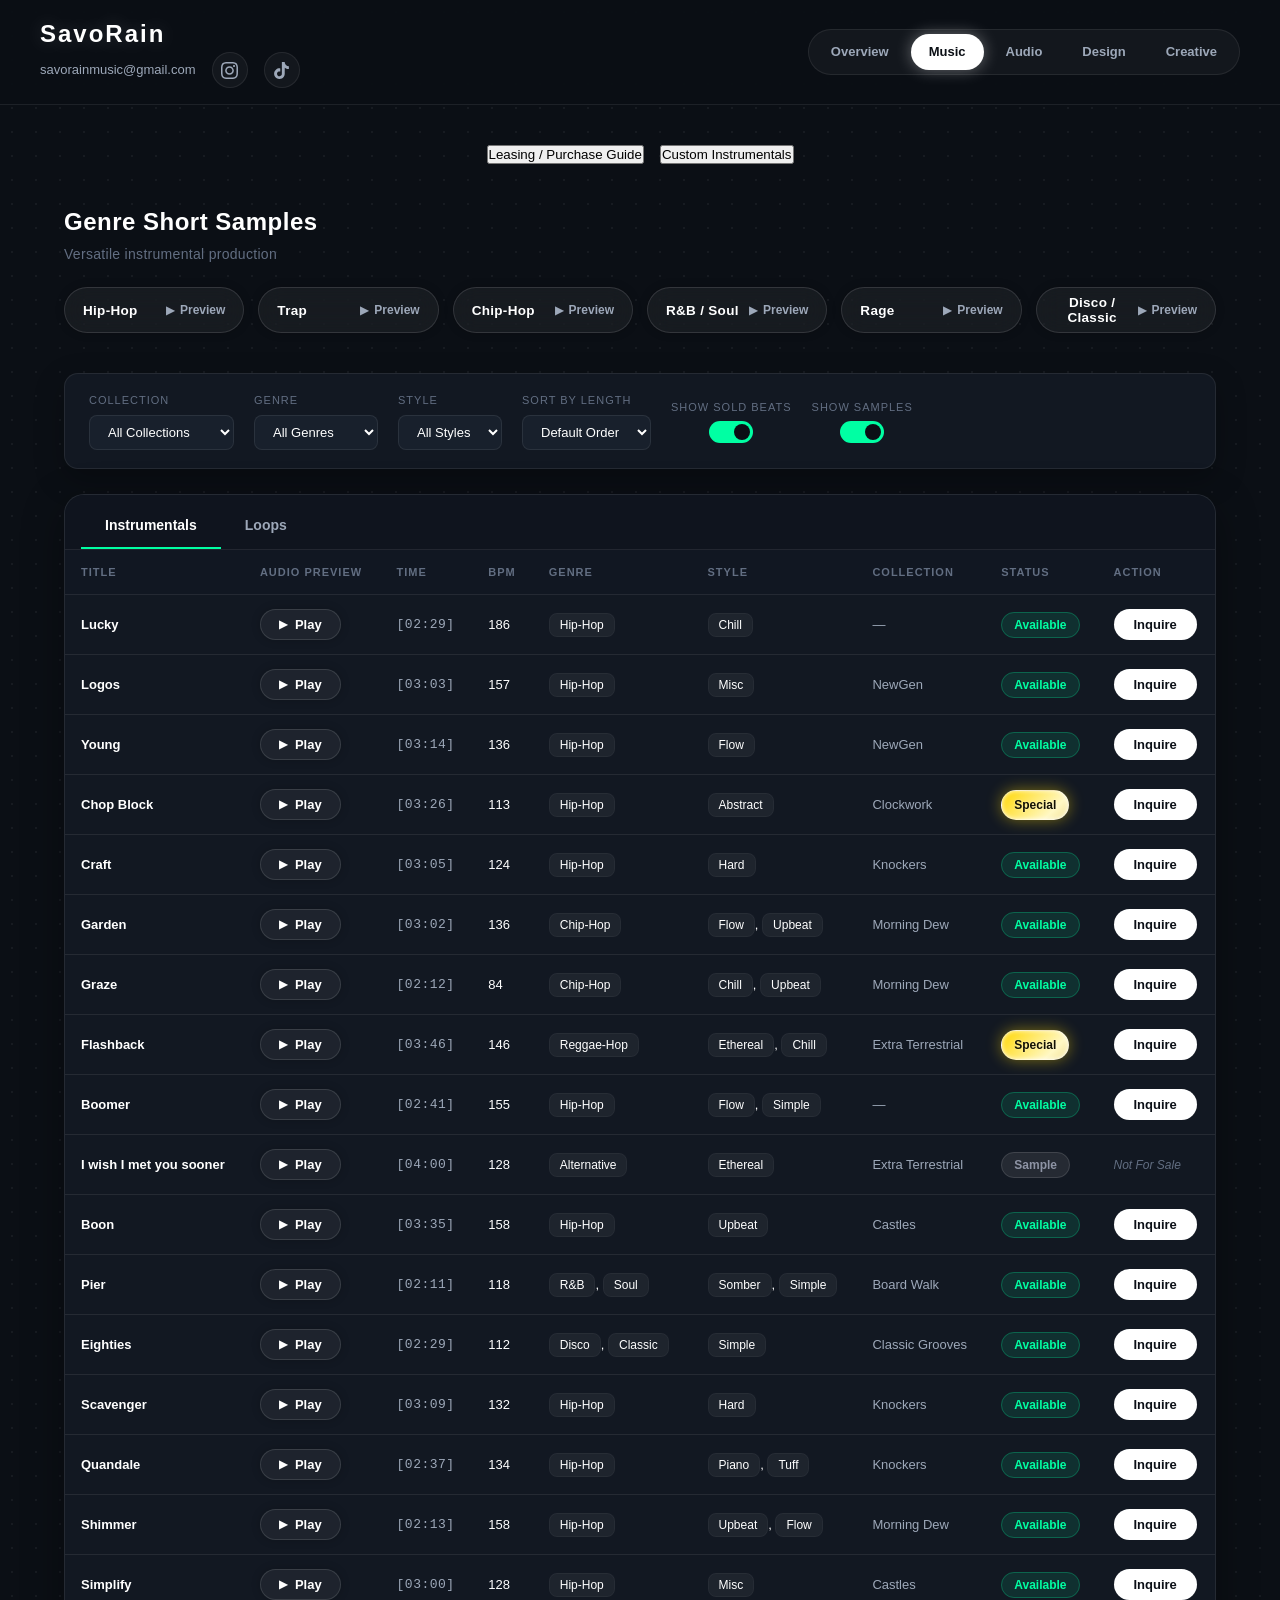
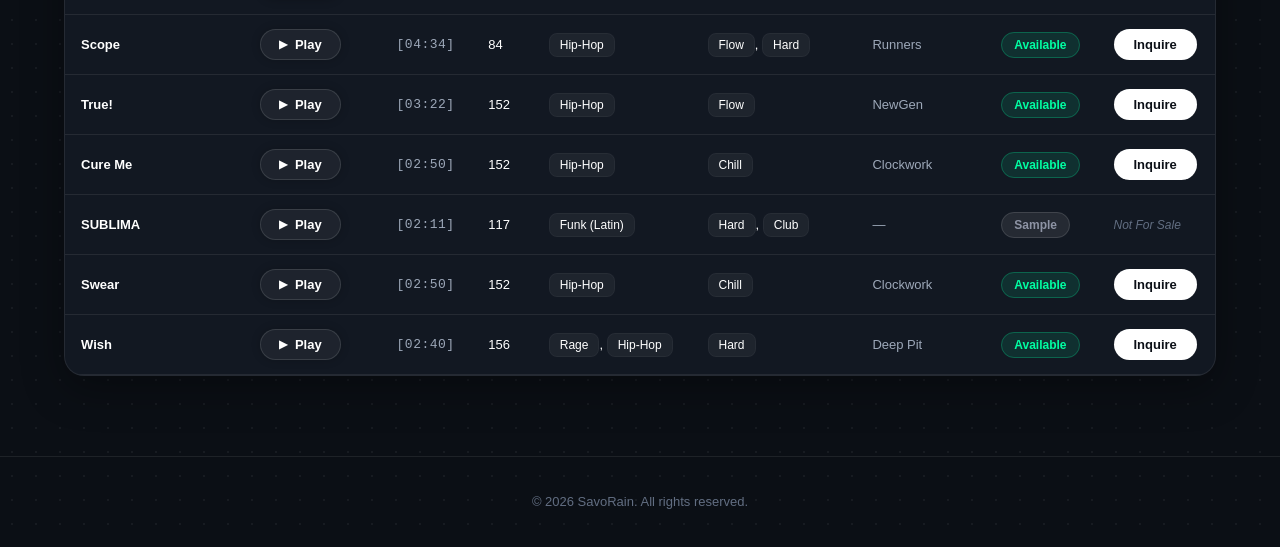
==== music.html @ 61218fee "Create music.html" ====
<!DOCTYPE html>
<html lang="en">
<head>
    <meta charset="UTF-8">
    <meta name="viewport" content="width=device-width, initial-scale=1.0, viewport-fit=cover">
    <title>SavoRain | Music Vault & Beat Catalog</title>
    <link rel="stylesheet" href="style.css">
</head>
<body oncontextmenu="return false;">

    <!-- TOP UNIVERSAL NAVIGATION -->
    <header class="header">
        <div class="header-top">
            <a href="index.html" class="logo">SavoRain</a>
            <div class="header-right">
                <a href="mailto:savorainmusic@gmail.com" class="nav-contact">savorainmusic@gmail.com</a>
                
                <!-- Instagram Link -->
                <a href="https://instagram.com/savorainmusic" target="_blank" rel="noopener noreferrer" class="social-link" title="Instagram">
                    <svg width="17" height="17" viewBox="0 0 24 24" fill="currentColor">
                        <path d="M12 2.163c3.204 0 3.584.012 4.85.07 3.252.148 4.771 1.691 4.919 4.919.058 1.265.069 1.645.069 4.849 0 3.205-.012 3.584-.069 4.849-.149 3.225-1.664 4.771-4.919 4.919-1.266.058-1.644.07-4.85.07-3.204 0-3.584-.012-4.849-.07-3.26-.149-4.771-1.699-4.919-4.92-.058-1.265-.07-1.644-.07-4.849 0-3.204.013-3.583.07-4.849.149-3.227 1.664-4.771 4.919-4.919 1.266-.057 1.645-.069 4.849-.069zm0-2.163c-3.259 0-3.667.014-4.947.072-4.358.2-6.78 2.618-6.98 6.98-.059 1.281-.073 1.689-.073 4.948 0 3.259.014 3.668.072 4.948.2 4.358 2.618 6.78 6.98 6.98 1.281.058 1.689.072 4.948.072 3.259 0 3.668-.014 4.948-.072 4.354-.2 6.782-2.618 6.979-6.98.059-1.28.073-1.689.073-4.948 0-3.259-.014-3.667-.072-4.947-.196-4.354-2.617-6.78-6.979-6.98-1.281-.059-1.69-.073-4.949-.073zm0 5.838c-3.403 0-6.162 2.759-6.162 6.162s2.759 6.163 6.162 6.163 6.162-2.759 6.162-6.163c0-3.403-2.759-6.162-6.162-6.162zm0 10.162c-2.209 0-4-1.79-4-4 0-2.209 1.791-4 4-4s4 1.791 4 4c0 2.21-1.791 4-4 4zm6.406-11.845c-.796 0-1.441.645-1.441 1.44s.645 1.44 1.441 1.44c.795 0 1.439-.645 1.439-1.44s-.644-1.44-1.439-1.44z"/>
                    </svg>
                </a>

                <!-- TikTok Link -->
                <a href="https://tiktok.com/@savorainmusic" target="_blank" rel="noopener noreferrer" class="social-link" title="TikTok">
                    <svg width="17" height="17" viewBox="0 0 24 24" fill="currentColor">
                        <path d="M12.525.02c1.31-.02 2.61-.01 3.91-.02.08 1.53.63 3.09 1.75 4.17 1.12 1.11 2.7 1.62 4.24 1.79v4.03c-1.44-.05-2.89-.35-4.2-.97-.57-.26-1.1-.59-1.62-.93-.01 2.92.01 5.84-.02 8.75-.08 1.4-.54 2.79-1.35 3.94-1.31 1.92-3.58 3.17-5.91 3.21-1.43.08-2.86-.31-4.08-1.03-2.02-1.19-3.44-3.37-3.65-5.71-.02-.5-.03-1-.01-1.49.18-1.9 1.12-3.72 2.58-4.96 1.66-1.44 3.98-2.13 6.15-1.72.02 1.48-.04 2.96-.04 4.44-.99-.32-2.15-.23-3.02.37-.63.41-1.11 1.04-1.36 1.75-.21.51-.24 1.07-.14 1.61.24 1.64 1.82 3.02 3.5 2.87 1.12-.01 2.19-.66 2.77-1.61.19-.33.4-.67.41-1.06.1-1.79.06-3.57.07-5.36.01-4.03-.01-8.05.02-12.07z"/>
                    </svg>
                </a>
            </div>
        </div>

        <!-- Universal Navigation Bar -->
        <nav class="nav-center">
            <a href="index.html" class="nav-item">Overview</a>
            <a href="music.html" class="nav-item active">Music</a>
            <a href="audio.html" class="nav-item">Audio</a>
            <a href="design.html" class="nav-item">Design</a>
            <a href="creative.html" class="nav-item">Creative</a>
        </nav>
    </header>

    <main class="main-wrapper">
        
        <!-- HERO / ACTION BUTTONS -->
        <section class="hero-section">
            <button id="openGuideBtn" class="glow-button">Leasing / Purchase Guide</button>
            <button id="openCustomBtn" class="glow-button">Custom Instrumentals</button>
        </section>

        <!-- GENRE SHORT SAMPLES SECTION -->
        <section class="genre-samples-section">
            <div class="section-header">
                <h2 class="section-heading">Genre Short Samples</h2>
                <p class="section-subheading">Versatile instrumental production</p>
            </div>

            <!-- 6 Interactive Capsule Audio Triggers -->
            <div class="genre-capsules-grid">
                <!-- Capsule 1: Hip-Hop -->
                <button class="genre-capsule stream-btn" data-audio-src="https://www.dropbox.com/scl/fi/YOUR_LINK_HERE/hiphop-sample.wav?raw=1" onclick="toggleStream(this)">
                    <span class="capsule-genre">Hip-Hop</span>
                    <span class="capsule-trigger">
                        <span class="icon">▶</span> <span class="label">Preview</span>
                    </span>
                </button>

                <!-- Capsule 2: Trap -->
                <button class="genre-capsule stream-btn" data-audio-src="https://www.dropbox.com/scl/fi/YOUR_LINK_HERE/trap-sample.wav?raw=1" onclick="toggleStream(this)">
                    <span class="capsule-genre">Trap</span>
                    <span class="capsule-trigger">
                        <span class="icon">▶</span> <span class="label">Preview</span>
                    </span>
                </button>

                <!-- Capsule 3: Chip-Hop -->
                <button class="genre-capsule stream-btn" data-audio-src="https://www.dropbox.com/scl/fi/YOUR_LINK_HERE/chiphop-sample.wav?raw=1" onclick="toggleStream(this)">
                    <span class="capsule-genre">Chip-Hop</span>
                    <span class="capsule-trigger">
                        <span class="icon">▶</span> <span class="label">Preview</span>
                    </span>
                </button>

                <!-- Capsule 4: R&B / Soul -->
                <button class="genre-capsule stream-btn" data-audio-src="https://www.dropbox.com/scl/fi/YOUR_LINK_HERE/rnb-sample.wav?raw=1" onclick="toggleStream(this)">
                    <span class="capsule-genre">R&B / Soul</span>
                    <span class="capsule-trigger">
                        <span class="icon">▶</span> <span class="label">Preview</span>
                    </span>
                </button>

                <!-- Capsule 5: Rage -->
                <button class="genre-capsule stream-btn" data-audio-src="https://www.dropbox.com/scl/fi/YOUR_LINK_HERE/rage-sample.wav?raw=1" onclick="toggleStream(this)">
                    <span class="capsule-genre">Rage</span>
                    <span class="capsule-trigger">
                        <span class="icon">▶</span> <span class="label">Preview</span>
                    </span>
                </button>

                <!-- Capsule 6: Disco / Classic -->
                <button class="genre-capsule stream-btn" data-audio-src="https://www.dropbox.com/scl/fi/YOUR_LINK_HERE/disco-sample.wav?raw=1" onclick="toggleStream(this)">
                    <span class="capsule-genre">Disco / Classic</span>
                    <span class="capsule-trigger">
                        <span class="icon">▶</span> <span class="label">Preview</span>
                    </span>
                </button>
            </div>
        </section>

        <!-- CONTROLS: DYNAMIC FILTER BAR -->
        <section class="filter-controls-container" id="filterContainer">
            <div class="filters-card">
                
                <!-- Dynamic Collection Dropdown -->
                <div class="filter-group" id="collectionFilterGroup">
                    <label>Collection</label>
                    <select id="collectionFilter" onchange="applyFilters()">
                        <option value="all">All Collections</option>
                    </select>
                </div>

                <!-- Dynamic Genre Dropdown -->
                <div class="filter-group" id="genreFilterGroup">
                    <label>Genre</label>
                    <select id="genreFilter" onchange="applyFilters()">
                        <option value="all">All Genres</option>
                    </select>
                </div>

                <!-- Dynamic Style Dropdown -->
                <div class="filter-group" id="styleFilterGroup">
                    <label>Style</label>
                    <select id="styleFilter" onchange="applyFilters()">
                        <option value="all">All Styles</option>
                    </select>
                </div>

                <!-- Sort Control -->
                <div class="filter-group">
                    <label>Sort By Length</label>
                    <select id="lengthSort" onchange="applyFilters()">
                        <option value="default">Default Order</option>
                        <option value="shortest">Shortest First</option>
                        <option value="longest">Longest First</option>
                    </select>
                </div>

                <!-- Toggle Sold Beats -->
                <div class="filter-group toggle-group">
                    <label>Show Sold Beats</label>
                    <label class="switch">
                        <input type="checkbox" id="soldToggle" checked onchange="applyFilters()">
                        <span class="slider"></span>
                    </label>
                </div>

                <!-- Toggle Sample Beats -->
                <div class="filter-group toggle-group">
                    <label>Show Samples</label>
                    <label class="switch">
                        <input type="checkbox" id="sampleToggle" checked onchange="applyFilters()">
                        <span class="slider"></span>
                    </label>
                </div>

            </div>
        </section>

        <!-- TAB NAVIGATION -->
        <section class="catalog-section">
            <div class="tabs-nav">
                <button class="tab-button active" onclick="switchTab('instrumentals', this)">Instrumentals</button>
                <button class="tab-button" onclick="switchTab('loops', this)">Loops</button>
            </div>

            <!-- TAB CONTAINER: INSTRUMENTALS -->
            <div id="tab-instrumentals" class="tab-content active">
                <div class="table-responsive">
                    <table class="catalog-table" id="instrumentalsTable">
                        <thead>
                            <tr>
                                <th>Title</th>
                                <th>Audio Preview</th>
                                <th>Time</th>
                                <th>BPM</th>
                                <th>Genre</th>
                                <th>Style</th>
                                <th>Collection</th>
                                <th>Status</th>
                                <th>Action</th>
                            </tr>
                        </thead>
                        <tbody id="instrumentalsBody">
                            
                            <tr data-title="Lucky" 
                                data-audio="https://www.dropbox.com/scl/fi/eav63390loqo9enyeuj1r/Lucky.wav?rlkey=hifkgz8ngyy41f5bo6beff8b4&st=a484vijh&raw=1" 
                                data-seconds="149" 
                                data-bpm="186" 
                                data-genre="Hip-Hop" 
                                data-style="Chill" 
                                data-collection="null" 
                                data-status="available"></tr>

                            <tr data-title="Logos" 
                                data-audio="https://www.dropbox.com/scl/fi/fyou6zg394t4320ybkr6v/Logos.wav?rlkey=fl9237bhv1c7f55jfmnbjtrjz&st=dsu1pbbx&raw=1" 
                                data-seconds="183" 
                                data-bpm="157" 
                                data-genre="Hip-Hop" 
                                data-style="Misc" 
                                data-collection="NewGen" 
                                data-status="available"></tr>
                            
                            <tr data-title="Young" 
                                data-audio="https://www.dropbox.com/scl/fi/5r494pwn6581gurpuijet/Young.wav?rlkey=kk7yvhejywt6cofz5n5ts8uv1&st=elzus6cp&raw=1" 
                                data-seconds="194" 
                                data-bpm="136" 
                                data-genre="Hip-Hop" 
                                data-style="Flow" 
                                data-collection="NewGen" 
                                data-status="available"></tr>

                            <tr data-title="Chop Block" 
                                data-audio="https://www.dropbox.com/scl/fi/i3i7h18wtwbbi3lnwkvui/Chop.wav?rlkey=wrl5auhi2ywglt1uviasu9377&st=h13muol9&raw=1" 
                                data-seconds="206" 
                                data-bpm="113" 
                                data-genre="Hip-Hop" 
                                data-style="Abstract" 
                                data-collection="Clockwork" 
                                data-status="special"></tr>
                            
                            <tr data-title="Craft" 
                                data-audio="https://www.dropbox.com/scl/fi/sl4ocmsfrvbd9qyo3kb2c/Craft.wav?rlkey=rae4jiqpnab1t415jk9u82syu&st=4j9zt8i7&raw=1" 
                                data-seconds="185" 
                                data-bpm="124" 
                                data-genre="Hip-Hop" 
                                data-style="Hard" 
                                data-collection="Knockers" 
                                data-status="available"></tr>
                            
                            <tr data-title="Garden" 
                                data-audio="https://www.dropbox.com/scl/fi/to20z8o0nlcrr1q21e2gw/Garden.wav?rlkey=e1ryyvy7bmbi0hhqmgo4k7uvy&st=k0rsyxe9&raw=1" 
                                data-seconds="182" 
                                data-bpm="136" 
                                data-genre="Chip-Hop" 
                                data-style="Flow, Upbeat" 
                                data-collection="Morning Dew" 
                                data-status="available"></tr>
                            
                            <tr data-title="Graze" 
                                data-audio="https://www.dropbox.com/scl/fi/32qr735imhxiby11f3y1e/Graze.wav?rlkey=h2oa8zxuuu48p8ag6vohc1tcl&st=2sv5gwqs&raw=1" 
                                data-seconds="132" 
                                data-bpm="84" 
                                data-genre="Chip-Hop" 
                                data-style="Chill, Upbeat" 
                                data-collection="Morning Dew" 
                                data-status="available"></tr>

                            <tr data-title="Flashback" 
                                data-audio="https://www.dropbox.com/scl/fi/83djixw4oqr5lgki2dwvl/Flashback.wav?rlkey=bw5pqkxywww2ewva6xox8jjxo&st=uy121kan&raw=1" 
                                data-seconds="226" 
                                data-bpm="146" 
                                data-genre="Reggae-Hop" 
                                data-style="Ethereal, Chill" 
                                data-collection="Extra Terrestrial" 
                                data-status="special"></tr>
                            
                            <tr data-title="Boomer" 
                                data-audio="https://www.dropbox.com/scl/fi/53o3hz5ibwf6zav437zxu/Boomer.wav?rlkey=0v9ls8wvo4ywsnsm8i0l55bdd&st=zafcbcvt&raw=1" 
                                data-seconds="161" 
                                data-bpm="155" 
                                data-genre="Hip-Hop" 
                                data-style="Flow, Simple" 
                                data-collection="null" 
                                data-status="available"></tr>

                            <tr data-title="I wish I met you sooner" 
                                data-audio="https://www.dropbox.com/scl/fi/bykx8n4ps2fj1t8z3olik/I-wish-I-met-you-sooner.wav?rlkey=5vey6vjmz1d7rf8tnavz73r4x&st=s783hd37&raw=1" 
                                data-seconds="240" 
                                data-bpm="128" 
                                data-genre="Alternative" 
                                data-style="Ethereal" 
                                data-collection="Extra Terrestrial" 
                                data-status="sample"></tr>
                            
                            <tr data-title="Boon" 
                                data-audio="https://www.dropbox.com/scl/fi/b5e0vs9zpcycchqb4egbn/Boon.wav?rlkey=zv4o8sgfb3qfo5ryrbw4xjjld&st=042xx9oe&raw=1" 
                                data-seconds="215" 
                                data-bpm="158" 
                                data-genre="Hip-Hop" 
                                data-style="Upbeat" 
                                data-collection="Castles" 
                                data-status="available"></tr>
                            
                            <tr data-title="Pier" 
                                data-audio="https://www.dropbox.com/scl/fi/1lmp48u8l4yssdzkze2pd/Pier.wav?rlkey=3e6sf6oo2h0qj4v8lokx7ao3q&st=8c25n2v5&raw=1" 
                                data-seconds="131" 
                                data-bpm="118" 
                                data-genre="R&B, Soul" 
                                data-style="Somber, Simple" 
                                data-collection="Board Walk" 
                                data-status="available"></tr>
                            
                            <tr data-title="Eighties" 
                                data-audio="https://www.dropbox.com/scl/fi/oxuiu9w6gkjgqtrq2kc20/80s.wav?rlkey=m8vhypwj8aaewk8k9v6ffua8s&st=tn853x6f&raw=1" 
                                data-seconds="149" 
                                data-bpm="112" 
                                data-genre="Disco, Classic" 
                                data-style="Simple" 
                                data-collection="Classic Grooves" 
                                data-status="available"></tr>
                            
                            <tr data-title="Scavenger" 
                                data-audio="https://www.dropbox.com/scl/fi/kfgkfck8esv52tr1brmrz/Scavenger.wav?rlkey=ocj5mzqkl829cg4hw4xrpjk0t&st=khhgrk31&raw=1" 
                                data-seconds="189" 
                                data-bpm="132" 
                                data-genre="Hip-Hop" 
                                data-style="Hard" 
                                data-collection="Knockers" 
                                data-status="available"></tr>

                            <tr data-title="Quandale" 
                                data-audio="https://www.dropbox.com/scl/fi/2y8dhg0ex9lk0xq6owgkp/Quandale.wav?rlkey=4j14ejpc197i5ugx0mefd5bc9&st=s5ld3iw6&raw=1" 
                                data-seconds="157" 
                                data-bpm="134" 
                                data-genre="Hip-Hop" 
                                data-style="Piano, Tuff" 
                                data-collection="Knockers" 
                                data-status="available"></tr>
                            
                            <tr data-title="Shimmer" 
                                data-audio="https://www.dropbox.com/scl/fi/6n8gz8toju5ftfeonotnf/Shimmer.wav?rlkey=ipi3oc1p5dk4c34aj3xk5z02d&st=10h9qpjz&raw=1" 
                                data-seconds="133" 
                                data-bpm="158" 
                                data-genre="Hip-Hop" 
                                data-style="Upbeat, Flow" 
                                data-collection="Morning Dew" 
                                data-status="available"></tr>
                            
                            <tr data-title="Simplify" 
                                data-audio="https://www.dropbox.com/scl/fi/yck5dqxvhyv8uhmi7ze1u/Simplify.wav?rlkey=cesjad2qlhvr4s66sn2zdl6js&st=1fdipzq0&raw=1" 
                                data-seconds="180" 
                                data-bpm="128" 
                                data-genre="Hip-Hop" 
                                data-style="Misc" 
                                data-collection="Castles" 
                                data-status="available"></tr>

                            <tr data-title="Scope" 
                                data-audio="https://www.dropbox.com/scl/fi/axsqinuzdj1ps3v0ec9co/Scope.wav?rlkey=2khnb20fo0pxh4mh3iao8sa2x&st=1pv6rfef&raw=1" 
                                data-seconds="274" 
                                data-bpm="84" 
                                data-genre="Hip-Hop" 
                                data-style="Flow, Hard" 
                                data-collection="Runners" 
                                data-status="available"></tr>

                            <tr data-title="True!" 
                                data-audio="https://www.dropbox.com/scl/fi/r5qhn3ojbkz1hk5uyhxhm/True.wav?rlkey=fjqaiuak8z2woqeupwup3pall&st=bvr0wgzt&raw=1" 
                                data-seconds="202" 
                                data-bpm="152" 
                                data-genre="Hip-Hop" 
                                data-style="Flow" 
                                data-collection="NewGen" 
                                data-status="available"></tr>

                            <tr data-title="Cure Me" 
                                data-audio="https://www.dropbox.com/scl/fi/qymv4vt3lbv745a5ymgmz/Cure-Me.wav?rlkey=zbdnt0siaq3wkrd7nvmdkmcp6&st=o6g63387&raw=1" 
                                data-seconds="170" 
                                data-bpm="152" 
                                data-genre="Hip-Hop" 
                                data-style="Chill" 
                                data-collection="Clockwork" 
                                data-status="available"></tr>

                            <tr data-title="SUBLIMA" 
                                data-audio="https://www.dropbox.com/scl/fi/pg8nlfczcliiylnp1d51r/SUBLIMA.wav?rlkey=d70exg33wlmkomeiegma17c6d&st=iaqwm9mx&raw=1" 
                                data-seconds="131" 
                                data-bpm="117" 
                                data-genre="Funk (Latin)" 
                                data-style="Hard, Club" 
                                data-collection="null" 
                                data-status="sample"></tr>

                            <tr data-title="Swear" 
                                data-audio="https://www.dropbox.com/scl/fi/oc20l99cmrmkmvp4k8l91/Swear.wav?rlkey=xc783lg07z95fwamzhsrgas8p&st=0xtw66kq&raw=1" 
                                data-seconds="170" 
                                data-bpm="152" 
                                data-genre="Hip-Hop" 
                                data-style="Chill" 
                                data-collection="Clockwork" 
                                data-status="available"></tr>

                            <tr data-title="Wish" 
                                data-audio="https://www.dropbox.com/scl/fi/vnucdwn8gfcf9u4vht267/Wish.wav?rlkey=18f46c9ckwaymvj5q8lc2eo6b&st=qlzr1p9r&raw=1" 
                                data-seconds="160" 
                                data-bpm="156" 
                                data-genre="Rage, Hip-Hop" 
                                data-style="Hard" 
                                data-collection="Deep Pit" 
                                data-status="available"></tr>

                        </tbody>
                    </table>
                </div>
            </div>

            <!-- TAB CONTAINER: LOOPS -->
            <div id="tab-loops" class="tab-content">
                <div class="empty-state">
                    <p>Nothing here yet</p>
                </div>
            </div>

        </section>

    </main>

    <!-- FOOTER -->
    <footer class="footer">
        <p>&copy; 2026 SavoRain. All rights reserved.</p>
    </footer>

    <!-- MODAL: LEASING & PURCHASE GUIDE -->
    <div id="guideModal" class="modal-overlay">
        <div class="modal-card">
            <div class="modal-header">
                <div>
                    <h2>SavoRain Customer License Agreement</h2>
                    <p class="modal-subtitle">Instrumental Pricing Reference -</p>
                </div>
                <button class="modal-close-btn" onclick="closeGuideModal()">&times;</button>
            </div>
            
            <div class="table-responsive modal-table-wrap">
                <table class="reference-table">
                    <thead>
                        <tr>
                            <th>Tier</th>
                            <th>Price</th>
                            <th>Deliverables</th>
                            <th>Streams/Limits</th>
                        </tr>
                    </thead>
                    <tbody>
                        <tr>
                            <td><strong>Basic Lease</strong></td>
                            <td>$30–$100</td>
                            <td>High Quality Audio File (wav)</td>
                            <td>Up to 50,000 streams</td>
                        </tr>
                        <tr>
                            <td><strong>Advanced Lease</strong></td>
                            <td>$150–$250</td>
                            <td>High Quality Audio File (wav)</td>
                            <td>Up to 250,000 streams</td>
                        </tr>
                        <tr>
                            <td><strong>Trackout/Stems</strong></td>
                            <td>(Additional $50)</td>
                            <td>Stem Tracks</td>
                            <td>Up to 500,000 streams</td>
                        </tr>
                        <tr>
                            <td><strong>Exclusive Rights</strong></td>
                            <td>$300–$1,000+</td>
                            <td>All Files + Ownership</td>
                            <td>Full Master Ownership</td>
                        </tr>
                        <tr>
                            <td><strong>Special</strong></td>
                            <td>Negotiation</td>
                            <td>All Files + Ownership</td>
                            <td>Full Master Ownership</td>
                        </tr>
                    </tbody>
                </table>
            </div>
        </div>
    </div>

    <!-- MODAL: CUSTOM INSTRUMENTALS -->
    <div id="customModal" class="modal-overlay">
        <div class="modal-card">
            <div class="modal-header">
                <div>
                    <h2>Custom Instrumentals</h2>
                    <p class="modal-subtitle">Instrumental Pricing Reference -</p>
                </div>
                <button class="modal-close-btn" onclick="closeCustomModal()">&times;</button>
            </div>
            
            <div class="table-responsive modal-table-wrap">
                <table class="reference-table">
                    <thead>
                        <tr>
                            <th>Option</th>
                            <th>Pricing / Rate</th>
                            <th>Details & Deliverables</th>
                        </tr>
                    </thead>
                    <tbody>
                        <tr>
                            <td><strong>Hourly Pricing</strong></td>
                            <td>$40/hr</td>
                            <td>Live session (Pay based on exact minutes)</td>
                        </tr>
                        <tr>
                            <td><strong>Track Pricing</strong></td>
                            <td>$10/track</td>
                            <td>Free file delivery and full ownership</td>
                        </tr>
                        <tr>
                            <td><strong>Negotiation</strong></td>
                            <td>Custom Fee</td>
                            <td>Regular pricing with custom fee</td>
                        </tr>
                    </tbody>
                </table>
            </div>
        </div>
    </div>

    <!-- MODAL: INQUIRY POPUP -->
    <div id="inquiryModal" class="modal-overlay">
        <div class="modal-card compact">
            <div class="modal-header">
                <h3 id="inquiryTrackTitle">Inquire About Instrumental</h3>
                <button class="modal-close-btn" onclick="closeInquiryModal()">&times;</button>
            </div>
            <div class="modal-body-content">
                <p>Please email <a href="mailto:savorainmusic@gmail.com" class="inquiry-link">savorainmusic@gmail.com</a> or direct message <a href="https://instagram.com/savorainmusic" target="_blank" class="inquiry-link">@savorainmusic</a> on Instagram or <a href="https://tiktok.com/@savorainmusic" target="_blank" class="inquiry-link">TikTok</a> to discuss leasing or purchase.</p>
            </div>
        </div>
    </div>

    <!-- SCRIPT CONTROLLERS -->
    <script>
        /* -------------------------------------------------------------
           1. HELPER: COMMA-SEPARATED LABELS GENERATOR
        ------------------------------------------------------------- */
        function formatBadgeLabels(rawString) {
            if (!rawString || rawString.trim() === '' || rawString === 'null') return '—';
            const items = rawString.split(',').map(item => item.trim()).filter(Boolean);
            if (items.length === 0) return '—';
            return items.map(val => `<span class="tag">${val}</span>`).join(', ');
        }

        /* -------------------------------------------------------------
           2. AUTO-POPULATE ROWS & DYNAMIC DROPDOWNS
        ------------------------------------------------------------- */
        function populateCatalogRows() {
            const rows = document.querySelectorAll('#instrumentalsBody tr');
            const genreSet = new Set();
            const styleSet = new Set();
            const collectionSet = new Set();

            rows.forEach(row => {
                const title = row.getAttribute('data-title') || 'Untitled';
                const audioSrc = row.getAttribute('data-audio') || '';
                const totalSeconds = parseInt(row.getAttribute('data-seconds') || '0', 10);
                const bpm = row.getAttribute('data-bpm') || '—';
                const genreRaw = row.getAttribute('data-genre') || '';
                const styleRaw = row.getAttribute('data-style') || '';
                const collection = row.getAttribute('data-collection');
                const status = (row.getAttribute('data-status') || 'available').toLowerCase();

                if (genreRaw) {
                    genreRaw.split(',').map(g => g.trim()).filter(Boolean).forEach(g => genreSet.add(g));
                }

                if (styleRaw) {
                    styleRaw.split(',').map(s => s.trim()).filter(Boolean).forEach(s => styleSet.add(s));
                }

                if (collection && collection !== 'null' && collection.trim() !== '') {
                    collectionSet.add(collection.trim());
                }

                const minutes = Math.floor(totalSeconds / 60);
                const remainingSeconds = totalSeconds % 60;
                const formattedTime = `[${String(minutes).padStart(2, '0')}:${String(remainingSeconds).padStart(2, '0')}]`;

                const hasCollection = collection && collection !== 'null' && collection.trim() !== '';
                const collectionDisplay = hasCollection ? collection : '—';

                let statusBadge = '';
                let actionButton = '';

                if (status === 'available') {
                    statusBadge = '<span class="badge available">Available</span>';
                    actionButton = `<button class="action-btn inquire" onclick="openInquiryModal('${title.replace(/'/g, "\\'")}')">Inquire</button>`;
                } else if (status === 'special') {
                    statusBadge = '<span class="badge special">Special</span>';
                    actionButton = `<button class="action-btn inquire" onclick="openInquiryModal('${title.replace(/'/g, "\\'")}')">Inquire</button>`;
                } else if (status === 'sample') {
                    statusBadge = '<span class="badge sample">Sample</span>';
                    actionButton = '<span class="sold-text">Not For Sale</span>';
                } else if (status === 'exclusive-sold' || status === 'sold') {
                    statusBadge = '<span class="badge sold">Exclusive Sold</span>';
                    actionButton = '<button class="action-btn sold" disabled>Sold Out</button>';
                } else {
                    statusBadge = `<span class="badge available">${status}</span>`;
                    actionButton = `<button class="action-btn inquire" onclick="openInquiryModal('${title.replace(/'/g, "\\'")}')">Inquire</button>`;
                }

                row.innerHTML = `
                    <td class="title-cell">${title}</td>
                    <td>
                        <button class="stream-btn" data-audio-src="${audioSrc}" onclick="toggleStream(this)">
                            <span class="icon">▶</span> <span class="label">Play</span>
                        </button>
                    </td>
                    <td class="time-cell">${formattedTime}</td>
                    <td>${bpm}</td>
                    <td>${formatBadgeLabels(genreRaw)}</td>
                    <td>${formatBadgeLabels(styleRaw)}</td>
                    <td class="collection-cell">${collectionDisplay}</td>
                    <td>${statusBadge}</td>
                    <td>${actionButton}</td>
                `;
            });

            // Populate Genre Dropdown
            const genreDropdown = document.getElementById('genreFilter');
            genreDropdown.innerHTML = '<option value="all">All Genres</option>';
            Array.from(genreSet).sort().forEach(g => {
                const opt = document.createElement('option');
                opt.value = g;
                opt.textContent = g;
                genreDropdown.appendChild(opt);
            });

            // Populate Style Dropdown
            const styleDropdown = document.getElementById('styleFilter');
            const styleGroup = document.getElementById('styleFilterGroup');
            styleDropdown.innerHTML = '<option value="all">All Styles</option>';
            if (styleSet.size === 0) {
                styleGroup.style.display = 'none';
            } else {
                styleGroup.style.display = 'flex';
                Array.from(styleSet).sort().forEach(s => {
                    const opt = document.createElement('option');
                    opt.value = s;
                    opt.textContent = s;
                    styleDropdown.appendChild(opt);
                });
            }

            // Populate Collection Dropdown
            const collectionDropdown = document.getElementById('collectionFilter');
            const collectionGroup = document.getElementById('collectionFilterGroup');
            collectionDropdown.innerHTML = '<option value="all">All Collections</option>';
            if (collectionSet.size === 0) {
                collectionGroup.style.display = 'none';
            } else {
                collectionGroup.style.display = 'flex';
                Array.from(collectionSet).sort().forEach(c => {
                    const opt = document.createElement('option');
                    opt.value = c;
                    opt.textContent = c;
                    collectionDropdown.appendChild(opt);
                });
            }
        }

        window.addEventListener('DOMContentLoaded', () => {
            populateCatalogRows();
            cacheOriginalRowOrder();
            // Start audio pipe warming on first user tap/click anywhere
            window.addEventListener('pointerdown', keepAudioHardwareAwake, { once: true });
        });

        /* -------------------------------------------------------------
           3. TAB SWITCHING
        ------------------------------------------------------------- */
        function switchTab(tabName, clickedBtn) {
            document.querySelectorAll('.tab-content').forEach(tab => tab.classList.remove('active'));
            document.querySelectorAll('.tab-button').forEach(btn => btn.classList.remove('active'));
            
            document.getElementById(`tab-${tabName}`).classList.add('active');
            clickedBtn.classList.add('active');

            const filterContainer = document.getElementById('filterContainer');
            if (filterContainer) {
                filterContainer.style.display = (tabName === 'loops') ? 'none' : 'block';
            }
        }

        /* -------------------------------------------------------------
           4. FILTER & SORT ENGINE
        ------------------------------------------------------------- */
        let originalRows = [];

        function cacheOriginalRowOrder() {
            const tbody = document.getElementById('instrumentalsBody');
            originalRows = Array.from(tbody.querySelectorAll('tr'));
        }

        function applyFilters() {
            const selectedGenre = document.getElementById('genreFilter').value;
            const selectedStyle = document.getElementById('styleFilter').value;
            const selectedCollection = document.getElementById('collectionFilter').value;
            const showSold = document.getElementById('soldToggle').checked;
            const showSamples = document.getElementById('sampleToggle').checked;
            const lengthSort = document.getElementById('lengthSort').value;
            const tbody = document.getElementById('instrumentalsBody');

            let rows = [...originalRows];

            rows.forEach(row => {
                const genreRaw = row.getAttribute('data-genre') || '';
                const rowGenres = genreRaw.split(',').map(g => g.trim()).filter(Boolean);
                
                const styleRaw = row.getAttribute('data-style') || '';
                const rowStyles = styleRaw.split(',').map(s => s.trim()).filter(Boolean);

                const rowCol = row.getAttribute('data-collection');
                const rowStatus = (row.getAttribute('data-status') || '').toLowerCase();

                let matchesGenre = (selectedGenre === 'all' || rowGenres.includes(selectedGenre));
                let matchesStyle = (selectedStyle === 'all' || rowStyles.includes(selectedStyle));
                
                let matchesCollection = true;
                if (selectedCollection !== 'all') {
                    matchesCollection = (rowCol !== null && rowCol !== 'null' && rowCol === selectedCollection);
                }

                let matchesSold = true;
                if (!showSold && (rowStatus === 'exclusive-sold' || rowStatus === 'sold')) {
                    matchesSold = false;
                }

                let matchesSample = true;
                if (!showSamples && rowStatus === 'sample') {
                    matchesSample = false;
                }

                if (matchesGenre && matchesStyle && matchesCollection && matchesSold && matchesSample) {
                    row.style.display = '';
                } else {
                    row.style.display = 'none';
                }
            });

            if (lengthSort === 'shortest') {
                rows.sort((a, b) => parseInt(a.getAttribute('data-seconds')) - parseInt(b.getAttribute('data-seconds')));
            } else if (lengthSort === 'longest') {
                rows.sort((a, b) => parseInt(b.getAttribute('data-seconds')) - parseInt(a.getAttribute('data-seconds')));
            }

            rows.forEach(r => tbody.appendChild(r));
        }

        /* -------------------------------------------------------------
           5. HARDWARE-SYNCHRONIZED ZERO-CLIP AUDIO ENGINE
           Dual-stage loader: 80ms DAC pre-buffer & continuous carrier.
        ------------------------------------------------------------- */
        let globalAudioPlayer = null;
        let activeStreamButton = null;
        let activeLoadToken = 0;
        let hardwareAudioContext = null;

        // Keeps Bluetooth audio sink (A2DP) permanently unmuted & awake
        function keepAudioHardwareAwake() {
            try {
                const AudioCtx = window.AudioContext || window.webkitAudioContext;
                if (!hardwareAudioContext && AudioCtx) {
                    hardwareAudioContext = new AudioCtx();
                    const silentGain = hardwareAudioContext.createGain();
                    silentGain.gain.value = 0.00001; 

                    const osc = hardwareAudioContext.createOscillator();
                    osc.connect(silentGain);
                    silentGain.connect(hardwareAudioContext.destination);
                    osc.start();
                }
                if (hardwareAudioContext && hardwareAudioContext.state === 'suspended') {
                    hardwareAudioContext.resume();
                }
            } catch (e) {
                // AudioContext fallback
            }
        }

        function toggleStream(button) {
            keepAudioHardwareAwake();

            const audioUrl = button.getAttribute('data-audio-src');

            // Case 1: Stop currently playing track or cancel loading track
            if (activeStreamButton === button) {
                stopCurrentTrack();
                return;
            }

            // Case 2: Clean up previous track before starting new one
            if (activeStreamButton) {
                stopCurrentTrack();
            }

            // Case 3: Staged load
            activeStreamButton = button;
            button.classList.add('loading');
            button.querySelector('.icon').textContent = '◌';
            button.querySelector('.label').textContent = 'Loading...';

            const currentToken = ++activeLoadToken;

            const player = new Audio();
            player.preload = "auto";
            player.src = audioUrl;
            globalAudioPlayer = player;

            let stageStarted = false;

            const onPlayerReady = () => {
                if (stageStarted || currentToken !== activeLoadToken) return;
                stageStarted = true;

                player.currentTime = 0;

                setTimeout(() => {
                    if (currentToken !== activeLoadToken) return;

                    player.play().then(() => {
                        if (currentToken !== activeLoadToken) {
                            player.pause();
                            return;
                        }
                        button.classList.remove('loading');
                        button.classList.add('playing');
                        button.querySelector('.icon').textContent = '■';
                        button.querySelector('.label').textContent = 'Stop';
                    }).catch(err => {
                        if (err.name !== 'AbortError' && currentToken === activeLoadToken) {
                            console.error("Playback error:", err);
                            stopCurrentTrack();
                            alert("Audio stream could not load. Verify your direct audio link.");
                        }
                    });
                }, 80);
            };

            player.addEventListener('canplay', onPlayerReady, { once: true });
            player.addEventListener('canplaythrough', onPlayerReady, { once: true });

            if (player.readyState >= 3) {
                onPlayerReady();
            }

            player.addEventListener('ended', () => {
                if (currentToken === activeLoadToken) {
                    stopCurrentTrack();
                }
            });
        }

        function stopCurrentTrack() {
            activeLoadToken++;

            if (globalAudioPlayer) {
                globalAudioPlayer.pause();
                globalAudioPlayer.removeAttribute('src');
                globalAudioPlayer.load();
                globalAudioPlayer = null;
            }

            if (activeStreamButton) {
                const isCapsule = activeStreamButton.classList.contains('genre-capsule');
                activeStreamButton.classList.remove('playing');
                activeStreamButton.classList.remove('loading');
                activeStreamButton.querySelector('.icon').textContent = '▶';
                activeStreamButton.querySelector('.label').textContent = isCapsule ? 'Preview' : 'Play';
                activeStreamButton = null;
            }
        }

        /* -------------------------------------------------------------
           6. MODAL CONTROLS
        ------------------------------------------------------------- */
        const guideModal = document.getElementById('guideModal');
        const customModal = document.getElementById('customModal');
        const inquiryModal = document.getElementById('inquiryModal');

        document.getElementById('openGuideBtn').addEventListener('click', () => {
            guideModal.classList.add('active');
        });

        function closeGuideModal() {
            guideModal.classList.remove('active');
        }

        document.getElementById('openCustomBtn').addEventListener('click', () => {
            customModal.classList.add('active');
        });

        function closeCustomModal() {
            customModal.classList.remove('active');
        }

        function openInquiryModal(trackTitle) {
            document.getElementById('inquiryTrackTitle').textContent = `Inquire: ${trackTitle}`;
            inquiryModal.classList.add('active');
        }

        function closeInquiryModal() {
            inquiryModal.classList.remove('active');
        }

        window.addEventListener('click', (e) => {
            if (e.target === guideModal) closeGuideModal();
            if (e.target === customModal) closeCustomModal();
            if (e.target === inquiryModal) closeInquiryModal();
        });

        /* -------------------------------------------------------------
           7. ANTI-THEFT & DEVTOOLS DETERRENTS
        ------------------------------------------------------------- */
        document.addEventListener('keydown', (e) => {
            if (e.keyCode === 123 || 
               (e.ctrlKey && e.shiftKey && (e.keyCode === 73 || e.keyCode === 74)) || 
               (e.ctrlKey && e.keyCode === 85)) { 
                e.preventDefault();
            }
        });
    </script>
</body>
</html>
---- style.css ----
/* ==========================================================================
   SAVORAIN UNIVERSAL DESIGN SYSTEM
   Modern Charcoal Slate, Cyber Matrix Grid, & Spring Motion Tokens
   ========================================================================== */

:root {
    /* Color Palette: Deep Slate, Charcoal, Subtle Mints & White */
    --bg-base: #0b0f15;
    --bg-surface: #121822;
    --bg-card: rgba(18, 25, 36, 0.7);
    --bg-card-hover: rgba(24, 34, 49, 0.95);
    
    --border-subtle: rgba(255, 255, 255, 0.08);
    --border-glow: rgba(0, 255, 163, 0.35);

    /* Typography */
    --text-primary: #ffffff;
    --text-secondary: #9da8b9;
    --text-muted: #626e82;

    /* Accents */
    --accent-green: #00ffa3;
    --accent-green-dim: rgba(0, 255, 163, 0.08);
    --accent-green-glow: rgba(0, 255, 163, 0.2);

    /* Radii */
    --radius-sm: 8px;
    --radius-md: 14px;
    --radius-lg: 20px;
    --radius-pill: 50px;

    /* Motion Curves */
    --ease-spring: cubic-bezier(0.16, 1, 0.3, 1);
    --ease-smooth: all 0.35s var(--ease-spring);
    
    --font-stack: -apple-system, BlinkMacSystemFont, "Segoe UI", Roboto, "Helvetica Neue", sans-serif;
}

/* GLOBAL RESETS */
* {
    box-sizing: border-box;
    margin: 0;
    padding: 0;
    -webkit-user-select: none;
    user-select: none;
    -webkit-tap-highlight-color: transparent;
}

body {
    background-color: var(--bg-base);
    /* Subtle 24px cyber studio dot matrix pattern */
    background-image: radial-gradient(rgba(255, 255, 255, 0.05) 1px, transparent 1px);
    background-size: 24px 24px;
    color: var(--text-primary);
    font-family: var(--font-stack);
    min-height: 100vh;
    display: flex;
    flex-direction: column;
    overflow-x: hidden;
    line-height: 1.5;
}

/* ==========================================================================
   STICKY RESPONSIVE HEADER
   ========================================================================== */
.header {
    display: flex;
    justify-content: space-between;
    align-items: center;
    padding: 16px 40px;
    background: rgba(11, 15, 21, 0.88);
    backdrop-filter: blur(16px);
    -webkit-backdrop-filter: blur(16px);
    border-bottom: 1px solid var(--border-subtle);
    position: sticky;
    top: 0;
    z-index: 1000;
}

.logo {
    font-size: 24px;
    font-weight: 800;
    letter-spacing: 2px;
    color: var(--text-primary);
    text-decoration: none;
    text-shadow: 0 0 20px rgba(255, 255, 255, 0.2);
    transition: var(--ease-smooth);
}

.logo:hover {
    color: var(--accent-green);
    text-shadow: 0 0 20px var(--accent-green-glow);
}

/* Center Nav Pills */
.nav-center {
    display: flex;
    align-items: center;
    background: rgba(255, 255, 255, 0.04);
    border: 1px solid var(--border-subtle);
    border-radius: var(--radius-pill);
    padding: 4px;
    gap: 4px;
}

.nav-item {
    color: var(--text-secondary);
    text-decoration: none;
    font-size: 13px;
    font-weight: 600;
    padding: 8px 18px;
    border-radius: var(--radius-pill);
    transition: var(--ease-smooth);
}

.nav-item:hover {
    color: var(--text-primary);
    background: rgba(255, 255, 255, 0.06);
}

.nav-item.active {
    color: #0b0f15;
    background: var(--text-primary);
    box-shadow: 0 0 16px rgba(255, 255, 255, 0.35);
}

/* Right Social Chips */
.header-right {
    display: flex;
    align-items: center;
    gap: 16px;
}

.nav-contact {
    color: var(--text-secondary);
    text-decoration: none;
    font-size: 13px;
    font-weight: 500;
    transition: var(--ease-smooth);
}

.nav-contact:hover {
    color: var(--accent-green);
}

.social-link {
    display: inline-flex;
    align-items: center;
    justify-content: center;
    width: 36px;
    height: 36px;
    color: var(--text-secondary);
    text-decoration: none;
    background: rgba(255, 255, 255, 0.04);
    border: 1px solid var(--border-subtle);
    border-radius: 50%;
    transition: var(--ease-smooth);
}

.social-link:hover {
    color: var(--text-primary);
    background: rgba(255, 255, 255, 0.1);
    border-color: var(--border-glow);
    box-shadow: 0 0 15px var(--accent-green-glow);
    transform: translateY(-2px);
}

/* ==========================================================================
   PAGE LAYOUT WRAPPER
   ========================================================================== */
.main-wrapper {
    max-width: 1200px;
    width: 100%;
    margin: 0 auto;
    padding: 40px 24px 80px 24px;
    flex: 1;
}

/* ==========================================================================
   BIOGRAPHY SECTION (HERO)
   ========================================================================== */
.bio-hero-card {
    background: linear-gradient(145deg, rgba(20, 27, 39, 0.88) 0%, rgba(13, 18, 26, 0.95) 100%);
    border: 1px solid var(--border-subtle);
    border-radius: var(--radius-lg);
    padding: 38px 44px;
    margin-bottom: 40px;
    position: relative;
    box-shadow: 0 20px 45px rgba(0, 0, 0, 0.4), inset 0 1px 1px rgba(255, 255, 255, 0.08);
}

.bio-title {
    font-size: 38px;
    font-weight: 800;
    letter-spacing: -0.5px;
    margin-bottom: 16px;
    color: var(--text-primary);
}

.bio-content {
    font-size: 15.5px;
    color: var(--text-secondary);
    line-height: 1.7;
    max-width: 900px;
}

.bio-content p + p {
    margin-top: 14px;
}

.bio-subnote {
    font-size: 14px;
    color: var(--accent-green);
    font-weight: 500;
}

/* ==========================================================================
   SERVICES & PORTAL SECTION (2x2 BALANCED GRID)
   ========================================================================== */
.section-header {
    margin-bottom: 22px;
}

.section-heading {
    font-size: 24px;
    font-weight: 800;
    letter-spacing: 0.5px;
    color: var(--text-primary);
}

.services-grid {
    display: grid;
    grid-template-columns: repeat(2, 1fr);
    gap: 24px;
}

.service-card {
    background: var(--bg-card);
    border: 1px solid var(--border-subtle);
    border-radius: var(--radius-lg);
    padding: 32px 30px;
    display: flex;
    flex-direction: column;
    justify-content: space-between;
    text-decoration: none;
    color: inherit;
    position: relative;
    overflow: hidden;
    backdrop-filter: blur(12px);
    -webkit-backdrop-filter: blur(12px);
    transition: var(--ease-smooth);
    box-shadow: 0 10px 30px rgba(0, 0, 0, 0.3);
}

.service-card:hover {
    background: var(--bg-card-hover);
    border-color: var(--border-glow);
    transform: translateY(-4px);
    box-shadow: 0 16px 40px rgba(0, 0, 0, 0.5), 0 0 25px rgba(0, 255, 163, 0.12);
}

.service-top {
    margin-bottom: 24px;
}

.service-meta-row {
    display: flex;
    align-items: center;
    justify-content: space-between;
    margin-bottom: 16px;
}

.service-badge {
    font-family: ui-monospace, SFMono-Regular, Menlo, Monaco, Consolas, monospace;
    font-size: 11px;
    font-weight: 700;
    letter-spacing: 1px;
    color: var(--accent-green);
}

.service-icon-wrap {
    display: inline-flex;
    align-items: center;
    justify-content: center;
    width: 38px;
    height: 38px;
    background: rgba(255, 255, 255, 0.04);
    border: 1px solid var(--border-subtle);
    border-radius: var(--radius-md);
    color: var(--text-secondary);
    transition: var(--ease-smooth);
}

.service-card:hover .service-icon-wrap {
    color: var(--accent-green);
    border-color: rgba(0, 255, 163, 0.3);
    background: var(--accent-green-dim);
    box-shadow: 0 0 15px var(--accent-green-glow);
}

.service-title {
    font-size: 21px;
    font-weight: 700;
    color: var(--text-primary);
    margin-bottom: 12px;
}

.service-desc {
    font-size: 14px;
    color: var(--text-secondary);
    line-height: 1.65;
}

.service-footer {
    display: flex;
    align-items: center;
    justify-content: space-between;
    padding-top: 18px;
    border-top: 1px solid var(--border-subtle);
}

.service-action-hint {
    font-size: 13px;
    font-weight: 600;
    color: var(--text-primary);
    transition: var(--ease-smooth);
}

.service-card:hover .service-action-hint {
    color: var(--accent-green);
}

.service-arrow {
    display: inline-flex;
    align-items: center;
    justify-content: center;
    width: 30px;
    height: 30px;
    border-radius: 50%;
    background: rgba(255, 255, 255, 0.05);
    color: var(--text-primary);
    font-size: 13px;
    transition: var(--ease-smooth);
}

.service-card:hover .service-arrow {
    background: var(--accent-green);
    color: #0b0f15;
    transform: translateX(4px);
    box-shadow: 0 0 15px var(--accent-green-glow);
}

/* =============================================================
   FOOTER
   ============================================================= */
.footer {
    padding: 35px 24px;
    text-align: center;
    border-top: 1px solid var(--border-subtle);
    color: var(--text-muted);
    font-size: 13px;
}

/* =============================================================
   RESPONSIVE BREAKPOINTS
   ============================================================= */
@media (max-width: 900px) {
    .header {
        flex-direction: column;
        gap: 14px;
        align-items: stretch;
        padding: 16px 20px;
    }

    .header-top {
        display: flex;
        justify-content: space-between;
        align-items: center;
        width: 100%;
    }

    .nav-center {
        overflow-x: auto;
        white-space: nowrap;
        width: 100%;
        justify-content: flex-start;
        padding: 4px;
        scrollbar-width: none;
    }

    .nav-center::-webkit-scrollbar {
        display: none;
    }

    .nav-item {
        padding: 8px 14px;
        font-size: 12.5px;
    }

    .bio-hero-card {
        padding: 28px 22px;
    }

    .bio-title {
        font-size: 30px;
    }

    .services-grid {
        grid-template-columns: 1fr;
        gap: 16px;
    }
}

/* =============================================================
   GENRE SHORT SAMPLES PODS
   ============================================================= */
.genre-samples-section {
    margin-bottom: 40px;
}

.section-subheading {
    font-size: 14px;
    color: var(--text-muted);
    margin-top: 4px;
    letter-spacing: 0.3px;
}

.genre-capsules-grid {
    display: grid;
    grid-template-columns: repeat(auto-fit, minmax(170px, 1fr));
    gap: 14px;
    margin-top: 18px;
}

.genre-capsule {
    background: var(--bg-card);
    border: 1px solid var(--border-subtle);
    border-radius: var(--radius-pill);
    padding: 12px 20px;
    display: flex;
    align-items: center;
    justify-content: space-between;
    cursor: pointer;
    text-decoration: none;
    color: var(--text-primary);
    backdrop-filter: blur(12px);
    -webkit-backdrop-filter: blur(12px);
    transition: var(--ease-smooth);
    box-shadow: 0 4px 15px rgba(0, 0, 0, 0.25);
}

.genre-capsule:hover {
    background: var(--bg-card-hover);
    border-color: var(--border-glow);
    transform: translateY(-2px);
    box-shadow: 0 8px 25px rgba(0, 0, 0, 0.4), 0 0 20px var(--accent-green-glow);
}

.genre-capsule .capsule-genre {
    font-size: 13.5px;
    font-weight: 700;
    color: var(--text-primary);
    letter-spacing: 0.3px;
}

.genre-capsule .capsule-trigger {
    display: inline-flex;
    align-items: center;
    gap: 6px;
    font-size: 12px;
    font-weight: 600;
    color: var(--text-secondary);
}

.genre-capsule:hover .capsule-trigger {
    color: var(--accent-green);
}

.genre-capsule.playing {
    background: linear-gradient(135deg, #ff3366 0%, #aa1438 100%) !important;
    border-color: #ff3366 !important;
    color: #ffffff !important;
    box-shadow: 0 0 25px rgba(255, 51, 102, 0.45) !important;
}

.genre-capsule.playing .capsule-genre,
.genre-capsule.playing .capsule-trigger {
    color: #ffffff !important;
}

.genre-capsule.loading {
    background: rgba(255, 255, 255, 0.08);
    border-color: rgba(255, 255, 255, 0.2);
    cursor: wait;
}

/* =============================================================
   HERO BUTTONS ALIGNMENT
   ============================================================= */
.hero-section {
    display: flex;
    justify-content: center;
    align-items: center;
    gap: 16px;
    flex-wrap: wrap;
    margin-bottom: 40px;
}

/* =============================================================
   FILTERS CARD & TOGGLES
   ============================================================= */
.filter-controls-container {
    margin-bottom: 25px;
}

.filters-card {
    background: var(--bg-surface);
    border: 1px solid var(--border-subtle);
    border-radius: var(--radius-md);
    padding: 18px 24px;
    display: flex;
    flex-wrap: wrap;
    align-items: center;
    gap: 20px;
    box-shadow: 0 10px 30px rgba(0, 0, 0, 0.25);
}

.filter-group {
    display: flex;
    flex-direction: column;
    gap: 6px;
}

.filter-group label {
    font-size: 11px;
    text-transform: uppercase;
    letter-spacing: 1px;
    color: var(--text-muted);
}

.filter-group select {
    background: #18202c;
    color: var(--text-primary);
    border: 1px solid var(--border-subtle);
    border-radius: var(--radius-sm);
    padding: 8px 14px;
    font-size: 13px;
    outline: none;
    cursor: pointer;
    transition: var(--ease-smooth);
}

.filter-group select:focus {
    border-color: var(--border-glow);
}

.toggle-group {
    align-items: center;
}

.switch {
    position: relative;
    display: inline-block;
    width: 44px;
    height: 22px;
}

.switch input {
    opacity: 0;
    width: 0;
    height: 0;
}

.slider {
    position: absolute;
    cursor: pointer;
    top: 0; left: 0; right: 0; bottom: 0;
    background-color: #212c3d;
    transition: .3s;
    border-radius: 34px;
}

.slider:before {
    position: absolute;
    content: "";
    height: 16px;
    width: 16px;
    left: 3px;
    bottom: 3px;
    background-color: white;
    transition: .3s;
    border-radius: 50%;
}

input:checked + .slider {
    background-color: var(--accent-green);
}

input:checked + .slider:before {
    transform: translateX(22px);
    background-color: #0b0f15;
}

/* =============================================================
   CATALOG TABS & TABLE
   ============================================================= */
.catalog-section {
    background: var(--bg-surface);
    border: 1px solid var(--border-subtle);
    border-radius: var(--radius-lg);
    overflow: hidden;
    box-shadow: 0 12px 40px rgba(0, 0, 0, 0.35);
}

.tabs-nav {
    display: flex;
    background: rgba(14, 19, 28, 0.75);
    border-bottom: 1px solid var(--border-subtle);
    padding: 8px 16px 0 16px;
}

.tab-button {
    background: none;
    border: none;
    color: var(--text-secondary);
    font-size: 14px;
    font-weight: 600;
    padding: 14px 24px;
    cursor: pointer;
    border-bottom: 2px solid transparent;
    transition: var(--ease-smooth);
}

.tab-button:hover {
    color: var(--text-primary);
}

.tab-button.active {
    color: var(--text-primary);
    border-bottom: 2px solid var(--accent-green);
}

.tab-content {
    display: none;
}

.tab-content.active {
    display: block;
}

.table-responsive {
    width: 100%;
    overflow-x: auto;
}

.catalog-table {
    width: 100%;
    border-collapse: collapse;
    text-align: left;
}

.catalog-table th, .catalog-table td {
    padding: 14px 16px;
    border-bottom: 1px solid var(--border-subtle);
    font-size: 13px;
    white-space: nowrap;
}

.catalog-table th {
    background: rgba(18, 24, 34, 0.65);
    color: var(--text-muted);
    font-size: 11px;
    text-transform: uppercase;
    letter-spacing: 1px;
}

.title-cell {
    font-weight: 600;
    color: var(--text-primary);
}

.time-cell {
    font-family: ui-monospace, SFMono-Regular, Menlo, Monaco, Consolas, monospace;
    color: var(--text-secondary);
    font-size: 13px;
    letter-spacing: 0.5px;
}

.collection-cell {
    color: var(--text-secondary);
    font-size: 13px;
}

/* =============================================================
   BADGES, TAGS, & BUTTONS
   ============================================================= */
.tag {
    background: rgba(255, 255, 255, 0.05);
    padding: 4px 10px;
    border-radius: var(--radius-sm);
    font-size: 12px;
    border: 1px solid rgba(255, 255, 255, 0.04);
}

.badge {
    padding: 5px 12px;
    border-radius: var(--radius-pill);
    font-size: 12px;
    font-weight: 600;
}

.badge.available {
    background: rgba(0, 255, 163, 0.1);
    color: var(--accent-green);
    border: 1px solid rgba(0, 255, 163, 0.25);
}

.badge.sold {
    background: rgba(255, 51, 102, 0.1);
    color: var(--status-red);
    border: 1px solid rgba(255, 51, 102, 0.25);
}

.badge.sample {
    background: rgba(255, 255, 255, 0.08);
    color: #8e94a5;
    border: 1px solid rgba(255, 255, 255, 0.12);
}

.badge.special {
    background: linear-gradient(135deg, #ffd700 0%, #fff8c4 25%, #d4af37 50%, #ffffff 75%, #ffd700 100%);
    background-size: 300% 300%;
    color: #121002;
    font-weight: 700;
    box-shadow: 0 0 15px rgba(255, 215, 0, 0.45), inset 0 0 4px rgba(255, 255, 255, 0.8);
    border: 1px solid rgba(255, 255, 255, 0.6);
    animation: goldShimmer 4s ease infinite;
    text-shadow: 0 0 2px rgba(255, 255, 255, 0.6);
    display: inline-block;
}

@keyframes goldShimmer {
    0% { background-position: 0% 50%; }
    50% { background-position: 100% 50%; }
    100% { background-position: 0% 50%; }
}

.action-btn {
    border: none;
    border-radius: var(--radius-pill);
    padding: 8px 20px;
    font-size: 13px;
    font-weight: 600;
    cursor: pointer;
    transition: var(--ease-smooth);
}

.action-btn.inquire {
    background: #ffffff;
    color: #0c1017;
}

.action-btn.inquire:hover {
    box-shadow: 0 0 16px rgba(255, 255, 255, 0.4);
    transform: scale(1.03);
}

.action-btn.sold {
    background: rgba(255, 255, 255, 0.05);
    color: var(--text-muted);
    cursor: not-allowed;
}

.sold-text {
    font-size: 12px;
    color: var(--text-muted);
    font-style: italic;
}

/* STREAM BUTTON CONTROLLER STYLING */
.stream-btn {
    appearance: none;
    -webkit-appearance: none;
    background: rgba(255, 255, 255, 0.05);
    border: 1px solid rgba(255, 255, 255, 0.12);
    color: #ffffff;
    font-family: inherit;
    border-radius: var(--radius-pill);
    padding: 7px 18px;
    font-size: 13px;
    font-weight: 600;
    display: inline-flex;
    align-items: center;
    gap: 8px;
    cursor: pointer;
    outline: none;
    box-shadow: 0 0 10px rgba(0, 0, 0, 0.2);
    transition: var(--ease-smooth);
}

.stream-btn:hover {
    background: rgba(255, 255, 255, 0.14);
    border-color: rgba(255, 255, 255, 0.28);
    box-shadow: 0 0 16px rgba(255, 255, 255, 0.15);
    transform: translateY(-1px);
}

.stream-btn.playing {
    background: linear-gradient(135deg, #ff3366 0%, #aa1438 100%);
    border-color: #ff3366;
    color: #ffffff;
    box-shadow: 0 0 20px rgba(255, 51, 102, 0.45);
}

.stream-btn.loading {
    background: rgba(255, 255, 255, 0.08);
    border-color: rgba(255, 255, 255, 0.2);
    color: #9ea3b5;
    cursor: wait;
}

.stream-btn .icon {
    font-size: 11px;
    line-height: 1;
}

.stream-btn.loading .icon {
    display: inline-block;
    animation: spinIcon 1s linear infinite;
}

@keyframes spinIcon {
    from { transform: rotate(0deg); }
    to { transform: rotate(360deg); }
}

/* =============================================================
   MODAL DIALOGS
   ============================================================= */
.modal-overlay {
    position: fixed;
    top: 0; left: 0; right: 0; bottom: 0;
    background: rgba(6, 9, 14, 0.88);
    backdrop-filter: blur(16px);
    -webkit-backdrop-filter: blur(16px);
    display: none;
    align-items: center;
    justify-content: center;
    z-index: 2000;
    padding: 20px;
}

.modal-overlay.active {
    display: flex;
}

.modal-card {
    background: #141a24;
    border: 1px solid var(--border-glow);
    border-radius: var(--radius-lg);
    max-width: 800px;
    width: 100%;
    padding: 32px;
    box-shadow: 0 20px 60px rgba(0, 0, 0, 0.8), 0 0 40px var(--accent-green-glow);
}

.modal-card.compact {
    max-width: 520px;
}

.modal-header {
    display: flex;
    justify-content: space-between;
    align-items: flex-start;
    margin-bottom: 24px;
}

.modal-subtitle {
    color: var(--text-secondary);
    font-size: 14px;
    margin-top: 4px;
}

.modal-close-btn {
    background: none;
    border: none;
    color: var(--text-muted);
    font-size: 26px;
    cursor: pointer;
    line-height: 1;
}

.modal-close-btn:hover {
    color: #ffffff;
}

.modal-body-content p {
    color: var(--text-secondary);
    line-height: 1.6;
    font-size: 15px;
}

.inquiry-link {
    color: var(--accent-green);
    text-decoration: underline;
    font-weight: 600;
}

.reference-table {
    width: 100%;
    border-collapse: collapse;
    border: 1px solid var(--border-subtle);
}

.reference-table th, .reference-table td {
    border: 1px solid var(--border-subtle);
    padding: 16px 20px;
    font-size: 14px;
    text-align: left;
}

.reference-table th {
    background: rgba(255, 255, 255, 0.03);
    color: var(--text-primary);
}

.empty-state {
    padding: 80px 20px;
    text-align: center;
    color: var(--text-muted);
    font-size: 15px;
}
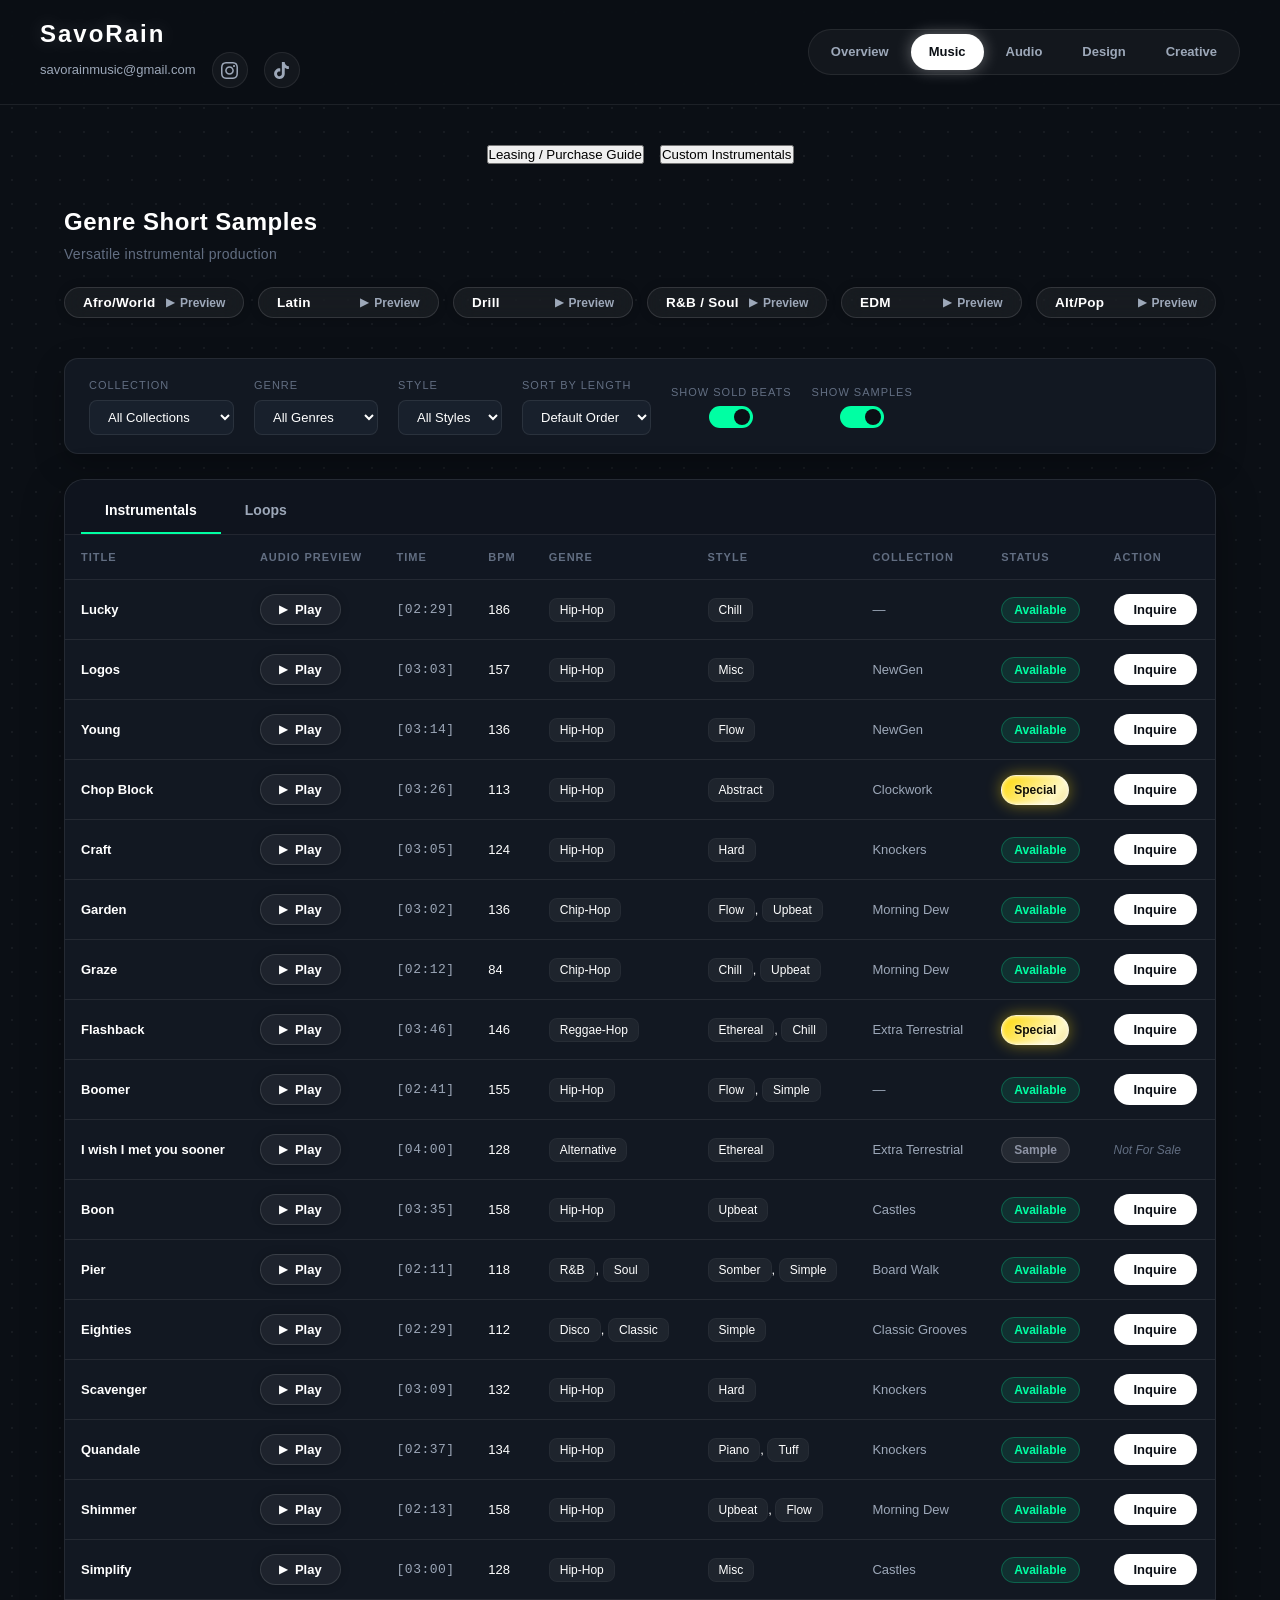
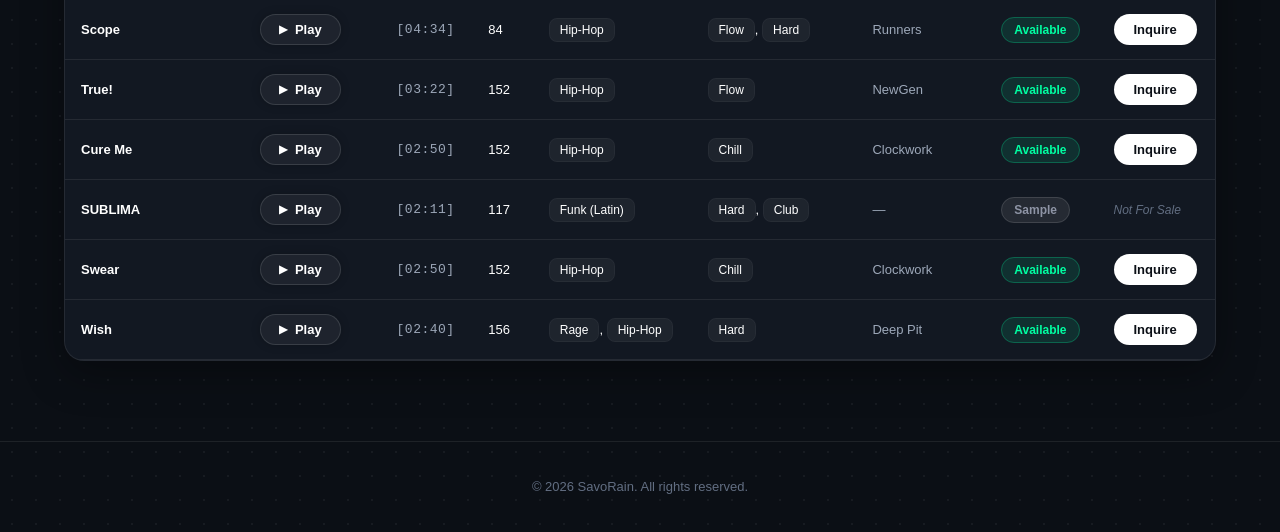
==== commit e1b5b4ff: "Update music.html" ====
--- a/music.html
+++ b/music.html
@@ -58,49 +58,44 @@
 
             <!-- 6 Interactive Capsule Audio Triggers -->
             <div class="genre-capsules-grid">
-                <!-- Capsule 1: Hip-Hop -->
-                <button class="genre-capsule stream-btn" data-audio-src="https://www.dropbox.com/scl/fi/YOUR_LINK_HERE/hiphop-sample.wav?raw=1" onclick="toggleStream(this)">
-                    <span class="capsule-genre">Hip-Hop</span>
+                
+                <button class="genre-capsule stream-btn" data-audio-src="https://www.dropbox.com/scl/fi/2tj1e6p8cgtdrtnxgr92j/AfroWorld.wav?rlkey=2mmzzn3d9fnr1j6i45i0d1i2e&st=crslqwd4&raw=1" onclick="toggleStream(this)">
+                    <span class="capsule-genre">Afro/World</span>
                     <span class="capsule-trigger">
                         <span class="icon">▶</span> <span class="label">Preview</span>
                     </span>
                 </button>
 
-                <!-- Capsule 2: Trap -->
-                <button class="genre-capsule stream-btn" data-audio-src="https://www.dropbox.com/scl/fi/YOUR_LINK_HERE/trap-sample.wav?raw=1" onclick="toggleStream(this)">
-                    <span class="capsule-genre">Trap</span>
+                <button class="genre-capsule stream-btn" data-audio-src="https://www.dropbox.com/scl/fi/0kiajsd6n589ejg1y8x1t/Latin.wav?rlkey=qwhigiljfchej5m55l8d3bfcm&st=va4tyady&raw=1" onclick="toggleStream(this)">
+                    <span class="capsule-genre">Latin</span>
                     <span class="capsule-trigger">
                         <span class="icon">▶</span> <span class="label">Preview</span>
                     </span>
                 </button>
 
-                <!-- Capsule 3: Chip-Hop -->
-                <button class="genre-capsule stream-btn" data-audio-src="https://www.dropbox.com/scl/fi/YOUR_LINK_HERE/chiphop-sample.wav?raw=1" onclick="toggleStream(this)">
-                    <span class="capsule-genre">Chip-Hop</span>
+                <button class="genre-capsule stream-btn" data-audio-src="https://www.dropbox.com/scl/fi/tq5s3l4kf6lddqf6fdu1r/Drill.wav?rlkey=simgdvu3tmfc72x8w5vcb2dwm&st=skgdxyuc&raw=1" onclick="toggleStream(this)">
+                    <span class="capsule-genre">Drill</span>
                     <span class="capsule-trigger">
                         <span class="icon">▶</span> <span class="label">Preview</span>
                     </span>
                 </button>
-
-                <!-- Capsule 4: R&B / Soul -->
-                <button class="genre-capsule stream-btn" data-audio-src="https://www.dropbox.com/scl/fi/YOUR_LINK_HERE/rnb-sample.wav?raw=1" onclick="toggleStream(this)">
+                
+                <button class="genre-capsule stream-btn" data-audio-src="https://www.dropbox.com/scl/fi/xseo4u0ebryt0o9gi7j1w/R-B.wav?rlkey=07fnc4uv8kqa04050hqyh9vbw&st=9f4fpor5&raw=1" onclick="toggleStream(this)">
                     <span class="capsule-genre">R&B / Soul</span>
                     <span class="capsule-trigger">
                         <span class="icon">▶</span> <span class="label">Preview</span>
                     </span>
                 </button>
 
-                <!-- Capsule 5: Rage -->
-                <button class="genre-capsule stream-btn" data-audio-src="https://www.dropbox.com/scl/fi/YOUR_LINK_HERE/rage-sample.wav?raw=1" onclick="toggleStream(this)">
-                    <span class="capsule-genre">Rage</span>
+                <button class="genre-capsule stream-btn" data-audio-src="https://www.dropbox.com/scl/fi/zpfw5tgd2m3lqk4753y1w/EDM.wav?rlkey=9k2fzkq4wx9hxfjvgbhqas39r&st=a9u0txqh&raw=1" onclick="toggleStream(this)">
+                    <span class="capsule-genre">EDM</span>
                     <span class="capsule-trigger">
                         <span class="icon">▶</span> <span class="label">Preview</span>
                     </span>
                 </button>
 
-                <!-- Capsule 6: Disco / Classic -->
-                <button class="genre-capsule stream-btn" data-audio-src="https://www.dropbox.com/scl/fi/YOUR_LINK_HERE/disco-sample.wav?raw=1" onclick="toggleStream(this)">
-                    <span class="capsule-genre">Disco / Classic</span>
+                <button class="genre-capsule stream-btn" data-audio-src="https://www.dropbox.com/scl/fi/5k2fyuiowdu9a6dzm307u/AltPop.wav?rlkey=tkvxjgu1kh8ch6a1lr0s1icgs&st=9wilztck&raw=1" onclick="toggleStream(this)">
+                    <span class="capsule-genre">Alt/Pop</span>
                     <span class="capsule-trigger">
                         <span class="icon">▶</span> <span class="label">Preview</span>
                     </span>
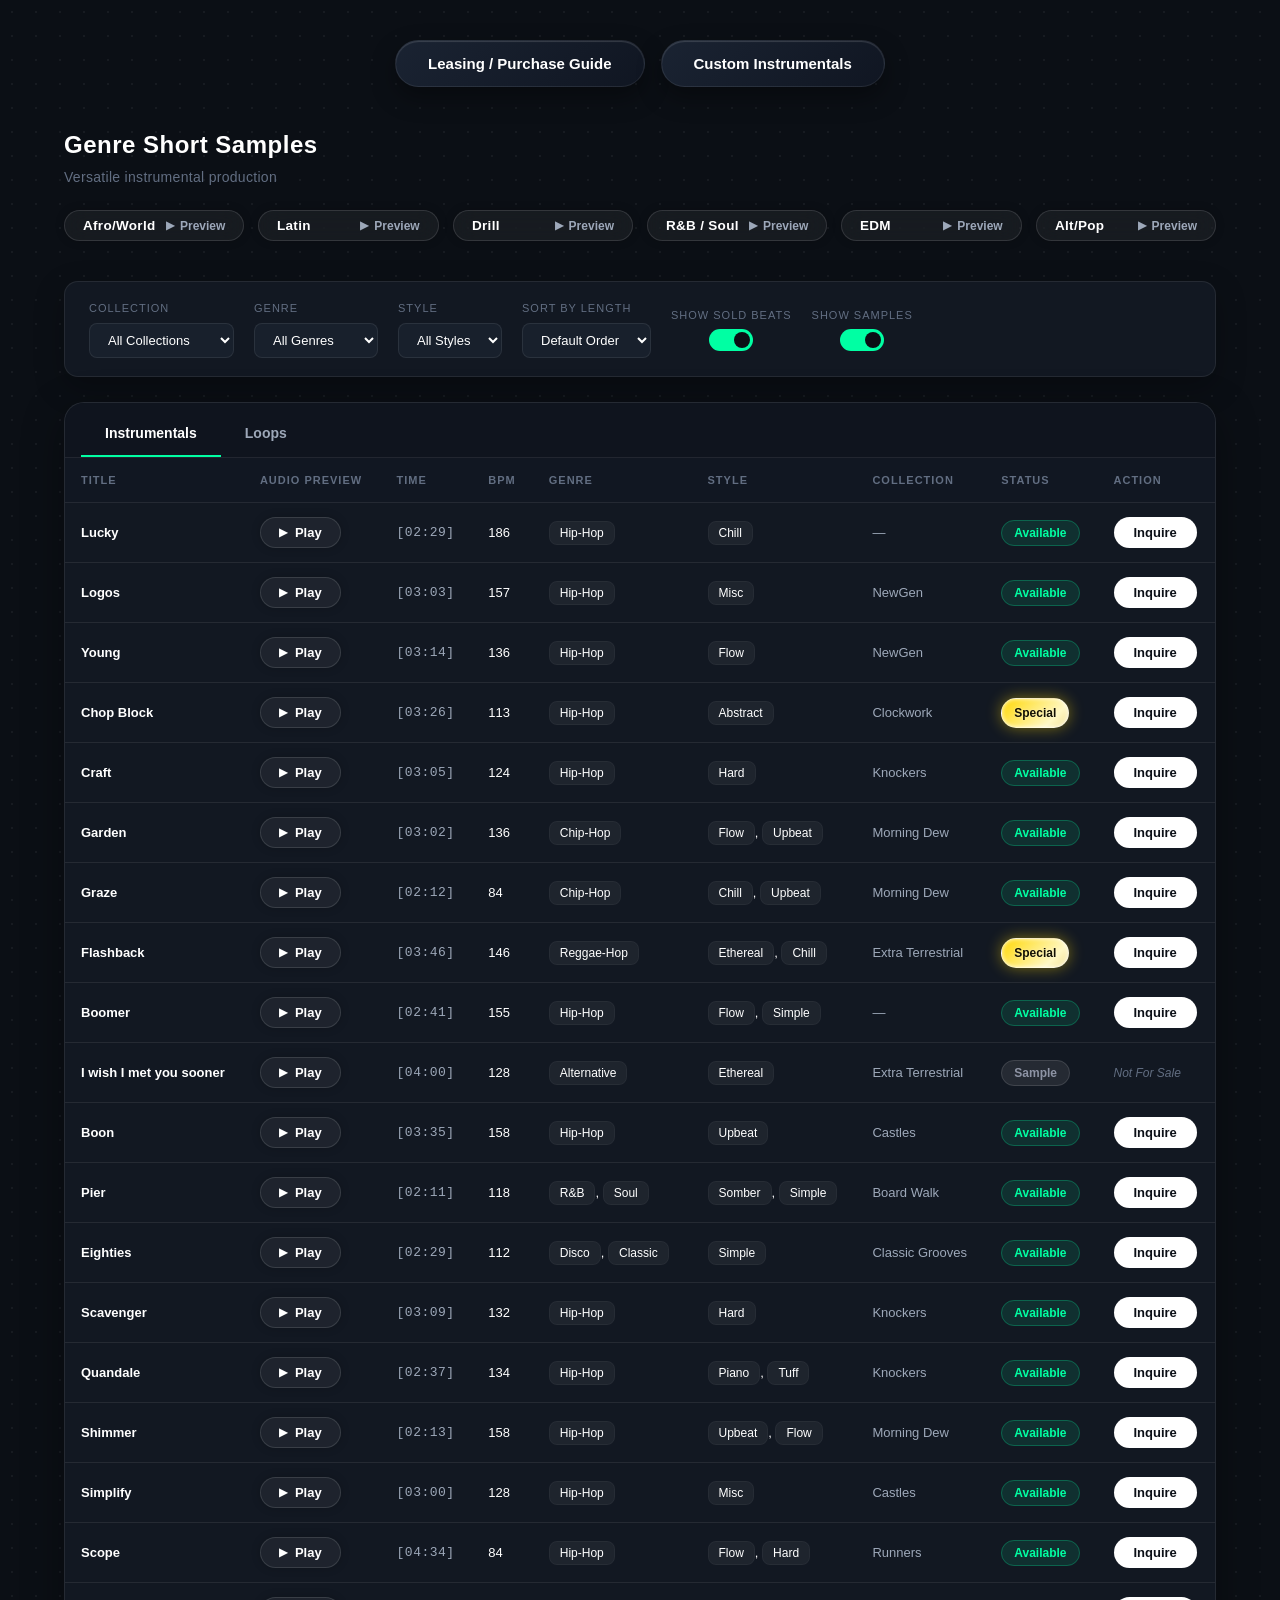
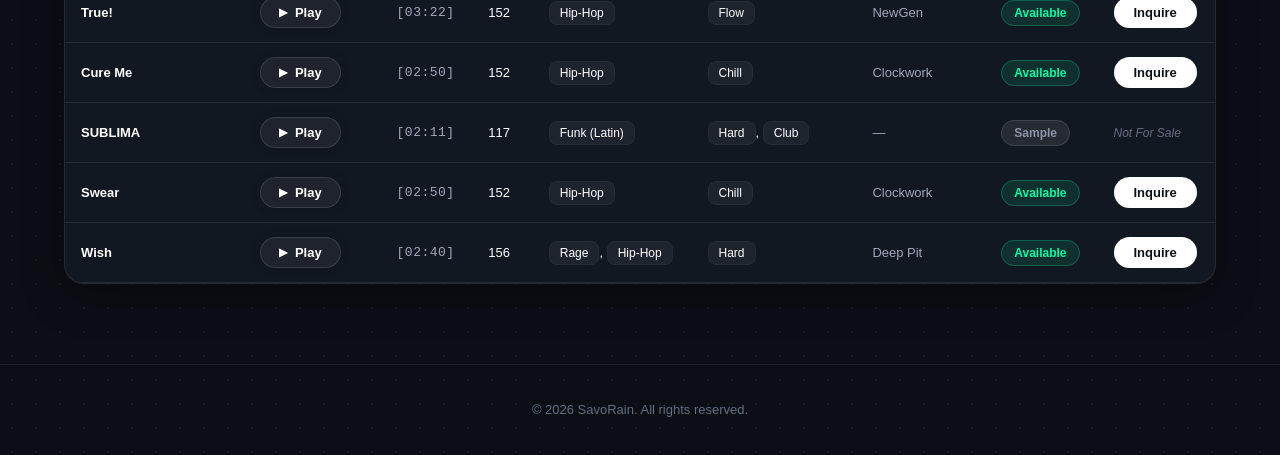
==== commit cd90ba66: "Update music.html" ====
--- a/music.html
+++ b/music.html
@@ -9,37 +9,7 @@
 <body oncontextmenu="return false;">
 
     <!-- TOP UNIVERSAL NAVIGATION -->
-    <header class="header">
-        <div class="header-top">
-            <a href="index.html" class="logo">SavoRain</a>
-            <div class="header-right">
-                <a href="mailto:savorainmusic@gmail.com" class="nav-contact">savorainmusic@gmail.com</a>
-                
-                <!-- Instagram Link -->
-                <a href="https://instagram.com/savorainmusic" target="_blank" rel="noopener noreferrer" class="social-link" title="Instagram">
-                    <svg width="17" height="17" viewBox="0 0 24 24" fill="currentColor">
-                        <path d="M12 2.163c3.204 0 3.584.012 4.85.07 3.252.148 4.771 1.691 4.919 4.919.058 1.265.069 1.645.069 4.849 0 3.205-.012 3.584-.069 4.849-.149 3.225-1.664 4.771-4.919 4.919-1.266.058-1.644.07-4.85.07-3.204 0-3.584-.012-4.849-.07-3.26-.149-4.771-1.699-4.919-4.92-.058-1.265-.07-1.644-.07-4.849 0-3.204.013-3.583.07-4.849.149-3.227 1.664-4.771 4.919-4.919 1.266-.057 1.645-.069 4.849-.069zm0-2.163c-3.259 0-3.667.014-4.947.072-4.358.2-6.78 2.618-6.98 6.98-.059 1.281-.073 1.689-.073 4.948 0 3.259.014 3.668.072 4.948.2 4.358 2.618 6.78 6.98 6.98 1.281.058 1.689.072 4.948.072 3.259 0 3.668-.014 4.948-.072 4.354-.2 6.782-2.618 6.979-6.98.059-1.28.073-1.689.073-4.948 0-3.259-.014-3.667-.072-4.947-.196-4.354-2.617-6.78-6.979-6.98-1.281-.059-1.69-.073-4.949-.073zm0 5.838c-3.403 0-6.162 2.759-6.162 6.162s2.759 6.163 6.162 6.163 6.162-2.759 6.162-6.163c0-3.403-2.759-6.162-6.162-6.162zm0 10.162c-2.209 0-4-1.79-4-4 0-2.209 1.791-4 4-4s4 1.791 4 4c0 2.21-1.791 4-4 4zm6.406-11.845c-.796 0-1.441.645-1.441 1.44s.645 1.44 1.441 1.44c.795 0 1.439-.645 1.439-1.44s-.644-1.44-1.439-1.44z"/>
-                    </svg>
-                </a>
-
-                <!-- TikTok Link -->
-                <a href="https://tiktok.com/@savorainmusic" target="_blank" rel="noopener noreferrer" class="social-link" title="TikTok">
-                    <svg width="17" height="17" viewBox="0 0 24 24" fill="currentColor">
-                        <path d="M12.525.02c1.31-.02 2.61-.01 3.91-.02.08 1.53.63 3.09 1.75 4.17 1.12 1.11 2.7 1.62 4.24 1.79v4.03c-1.44-.05-2.89-.35-4.2-.97-.57-.26-1.1-.59-1.62-.93-.01 2.92.01 5.84-.02 8.75-.08 1.4-.54 2.79-1.35 3.94-1.31 1.92-3.58 3.17-5.91 3.21-1.43.08-2.86-.31-4.08-1.03-2.02-1.19-3.44-3.37-3.65-5.71-.02-.5-.03-1-.01-1.49.18-1.9 1.12-3.72 2.58-4.96 1.66-1.44 3.98-2.13 6.15-1.72.02 1.48-.04 2.96-.04 4.44-.99-.32-2.15-.23-3.02.37-.63.41-1.11 1.04-1.36 1.75-.21.51-.24 1.07-.14 1.61.24 1.64 1.82 3.02 3.5 2.87 1.12-.01 2.19-.66 2.77-1.61.19-.33.4-.67.41-1.06.1-1.79.06-3.57.07-5.36.01-4.03-.01-8.05.02-12.07z"/>
-                    </svg>
-                </a>
-            </div>
-        </div>
-
-        <!-- Universal Navigation Bar -->
-        <nav class="nav-center">
-            <a href="index.html" class="nav-item">Overview</a>
-            <a href="music.html" class="nav-item active">Music</a>
-            <a href="audio.html" class="nav-item">Audio</a>
-            <a href="design.html" class="nav-item">Design</a>
-            <a href="creative.html" class="nav-item">Creative</a>
-        </nav>
-    </header>
+    <site-header active="music"></site-header>
 
     <main class="main-wrapper">
         
--- a/style.css
+++ b/style.css
@@ -930,3 +930,81 @@
     color: var(--text-muted);
     font-size: 15px;
 }
+
+/* =============================================================
+   HERO GLOW BUTTONS (PURCHASE GUIDE & CUSTOM INSTRUMENTALS)
+   ============================================================= */
+.glow-button {
+    appearance: none;
+    -webkit-appearance: none;
+    font-family: inherit;
+    background: linear-gradient(135deg, #1a2332 0%, #101622 100%);
+    color: #ffffff;
+    font-size: 15px;
+    font-weight: 600;
+    padding: 14px 32px;
+    border: 1px solid var(--border-subtle);
+    border-radius: var(--radius-pill);
+    cursor: pointer;
+    outline: none;
+    display: inline-flex;
+    align-items: center;
+    justify-content: center;
+    box-shadow: 0 10px 25px rgba(0, 0, 0, 0.35), inset 0 1px 1px rgba(255, 255, 255, 0.15);
+    transition: var(--ease-smooth);
+}
+
+.glow-button:hover {
+    transform: translateY(-2px);
+    border-color: var(--border-glow);
+    color: #ffffff;
+    box-shadow: 0 12px 30px rgba(0, 0, 0, 0.5), 0 0 25px var(--accent-green-glow), inset 0 1px 2px rgba(255, 255, 255, 0.3);
+}
+
+.glow-button:active {
+    transform: translateY(0);
+}
+
+/* =============================================================
+   DISABLED NAV ITEMS & SERVICE CARDS (COMING SOON)
+   ============================================================= */
+
+/* Header Nav Pills Disabled */
+.nav-item.disabled {
+    opacity: 0.35;
+    color: var(--text-muted);
+    cursor: not-allowed;
+    pointer-events: none;
+    user-select: none;
+    border: 1px solid transparent;
+}
+
+/* Service Cards Disabled */
+.service-card.disabled {
+    opacity: 0.38 !important;
+    filter: grayscale(1) brightness(0.7) !important;
+    cursor: not-allowed !important;
+    pointer-events: none !important;
+    user-select: none !important;
+    border-color: rgba(255, 255, 255, 0.05) !important;
+    box-shadow: none !important;
+    background: rgba(18, 25, 36, 0.45) !important;
+}
+
+.service-card.disabled:hover {
+    transform: none !important;
+    box-shadow: none !important;
+    border-color: rgba(255, 255, 255, 0.05) !important;
+}
+
+.service-card.disabled .service-action-hint {
+    color: var(--text-muted) !important;
+    font-style: italic;
+    font-weight: 500;
+}
+
+.service-card.disabled .service-icon-wrap {
+    background: rgba(255, 255, 255, 0.02) !important;
+    border-color: rgba(255, 255, 255, 0.04) !important;
+    color: var(--text-muted) !important;
+}
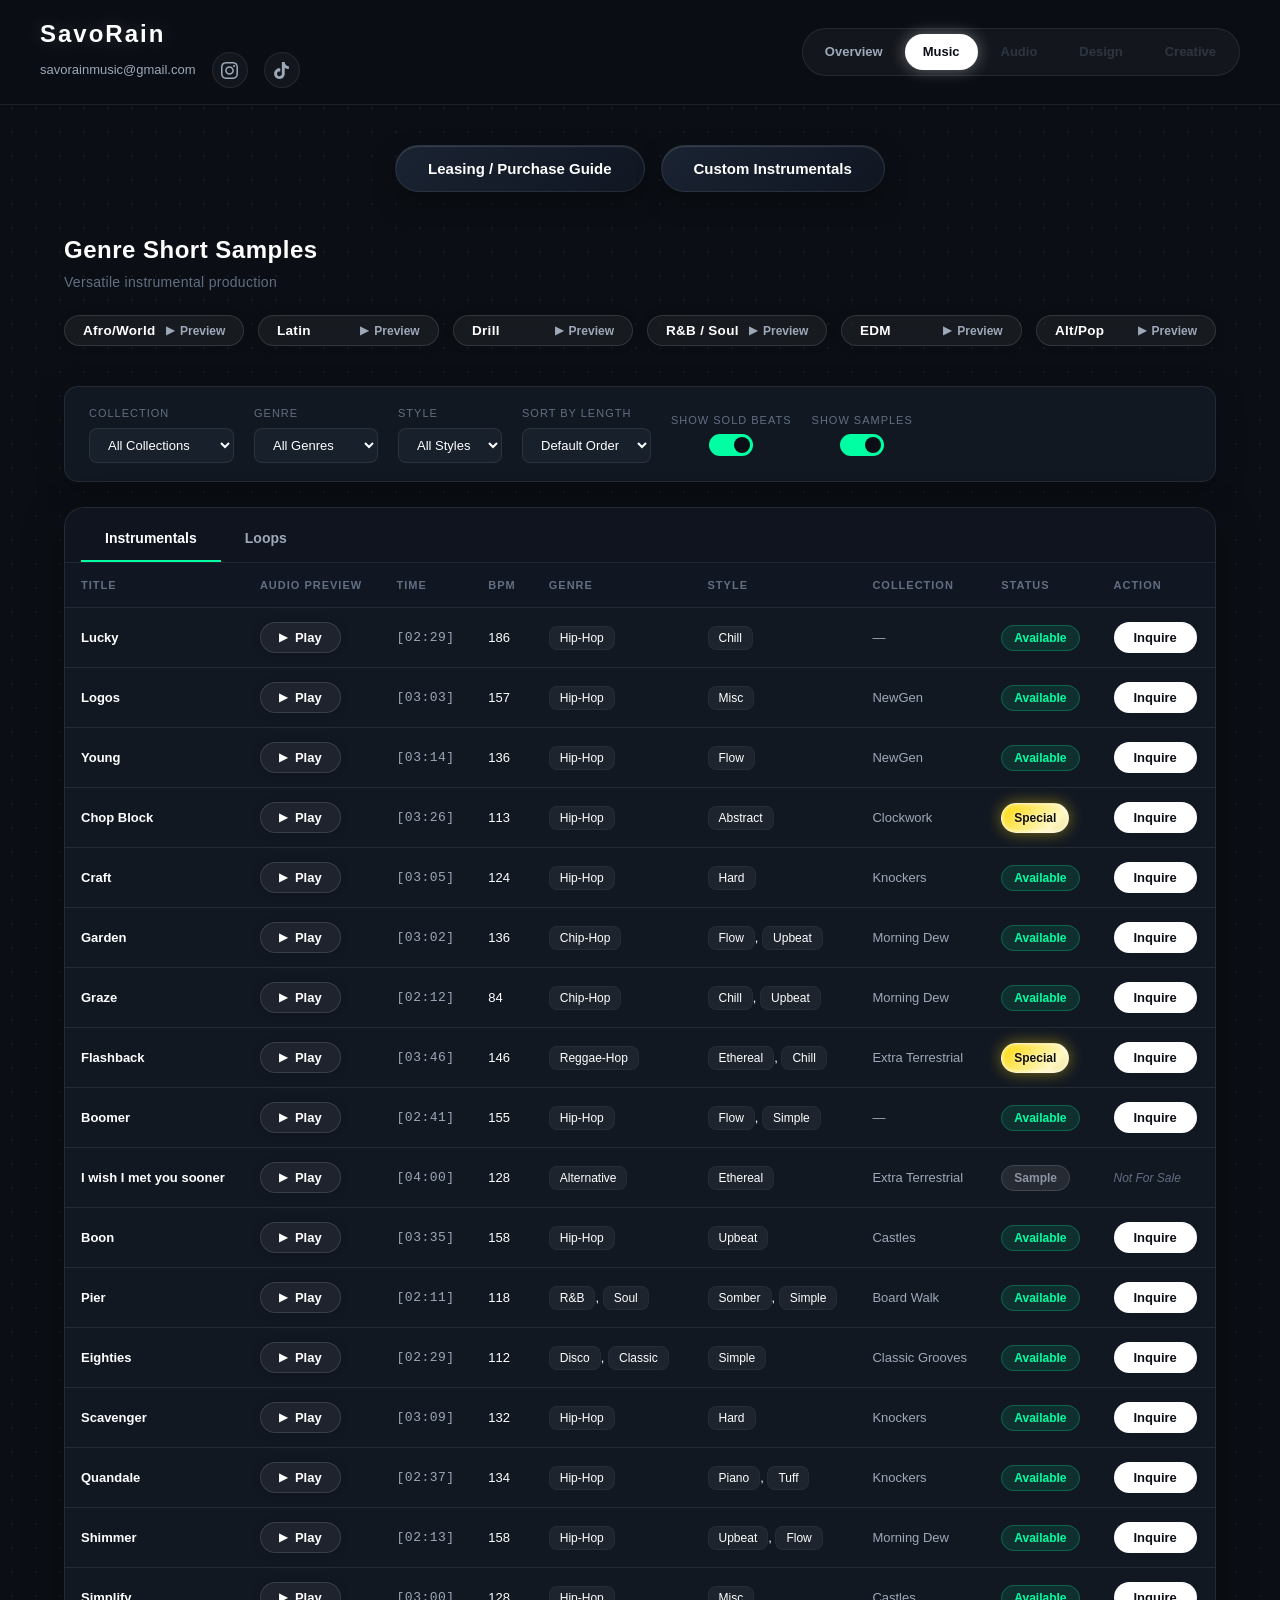
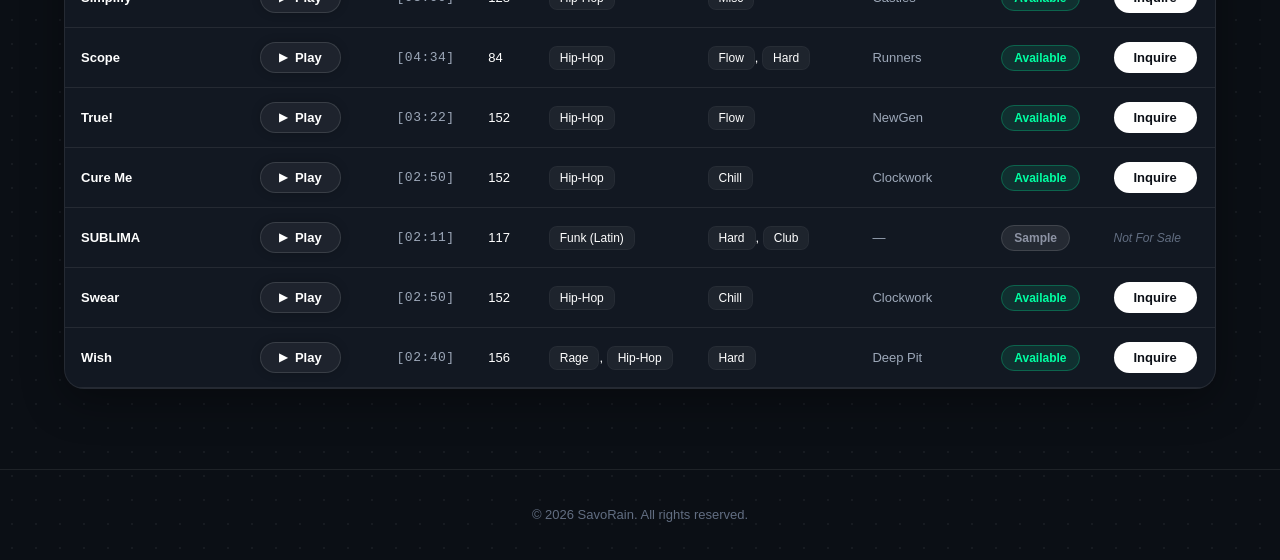
==== commit 2317a015: "Update music.html" ====
--- a/music.html
+++ b/music.html
@@ -5,6 +5,7 @@
     <meta name="viewport" content="width=device-width, initial-scale=1.0, viewport-fit=cover">
     <title>SavoRain | Music Vault & Beat Catalog</title>
     <link rel="stylesheet" href="style.css">
+    <script src="header.js"></script>
 </head>
 <body oncontextmenu="return false;">
 
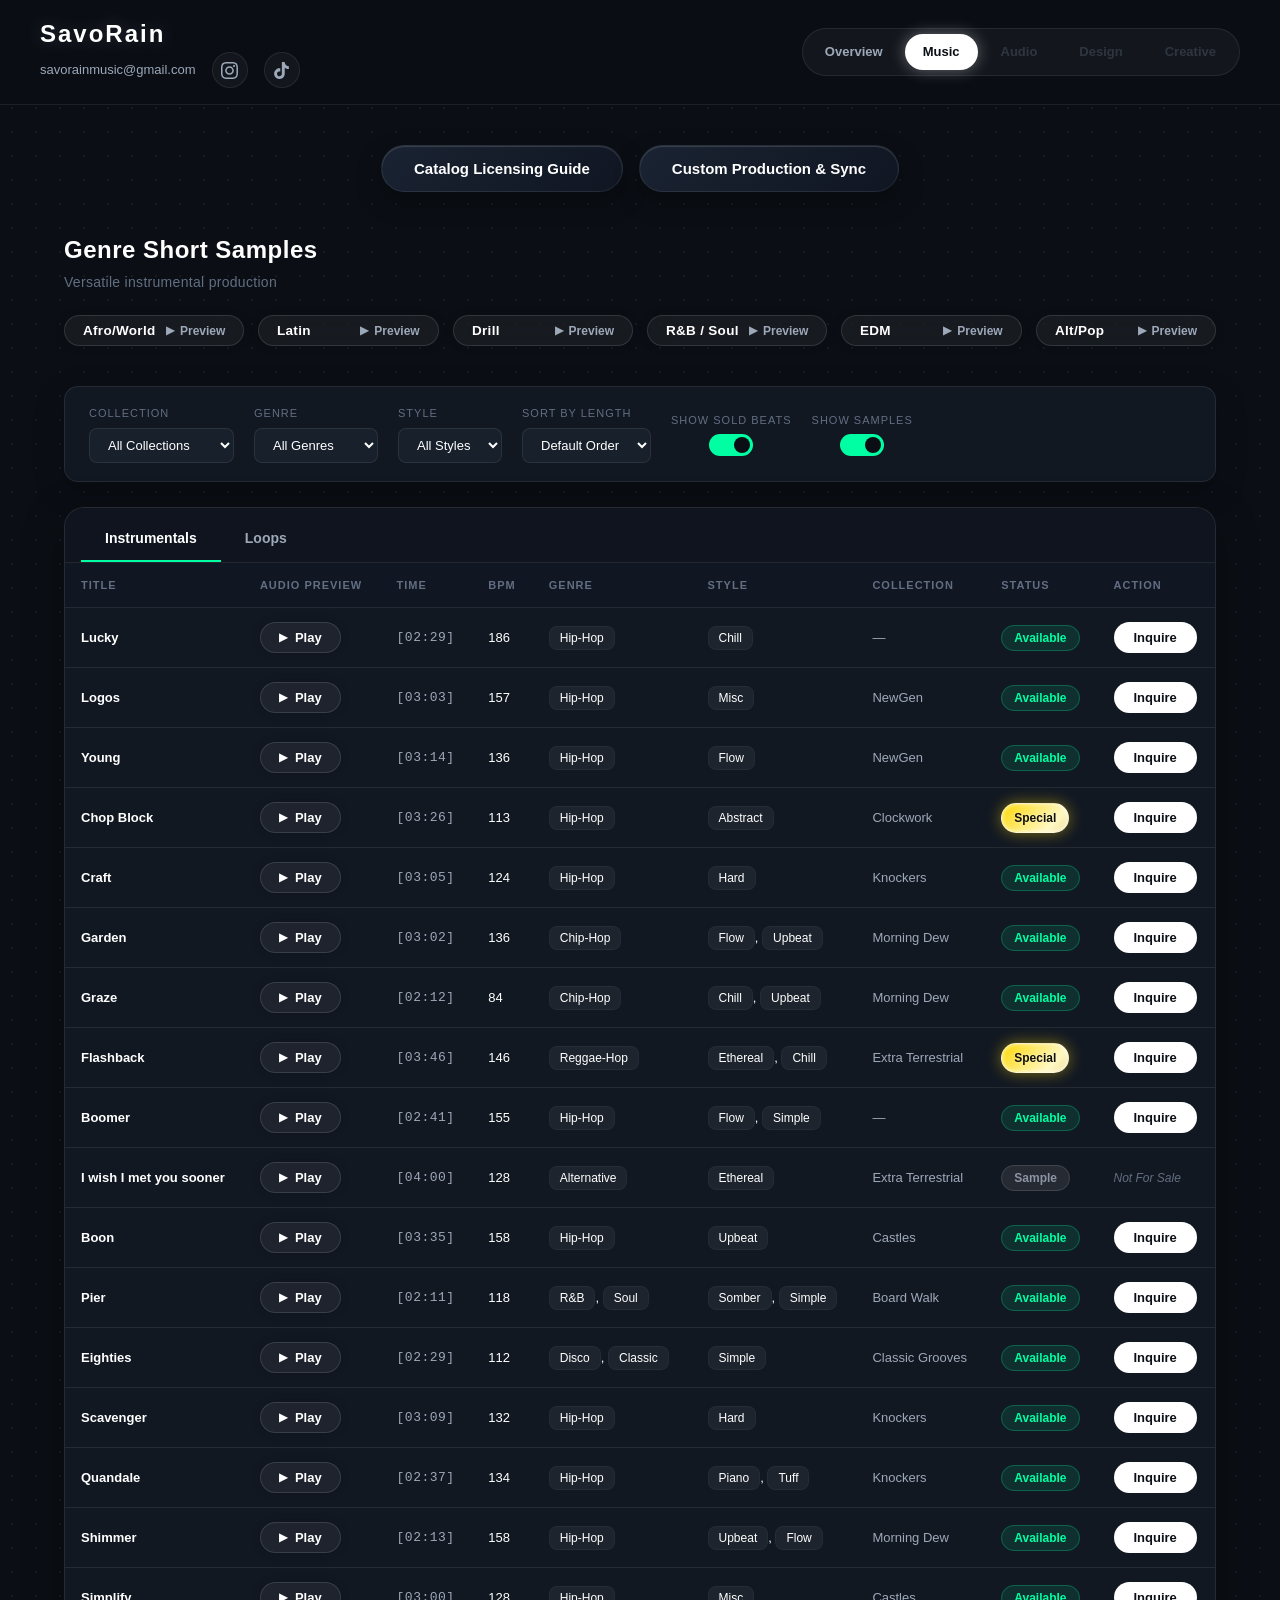
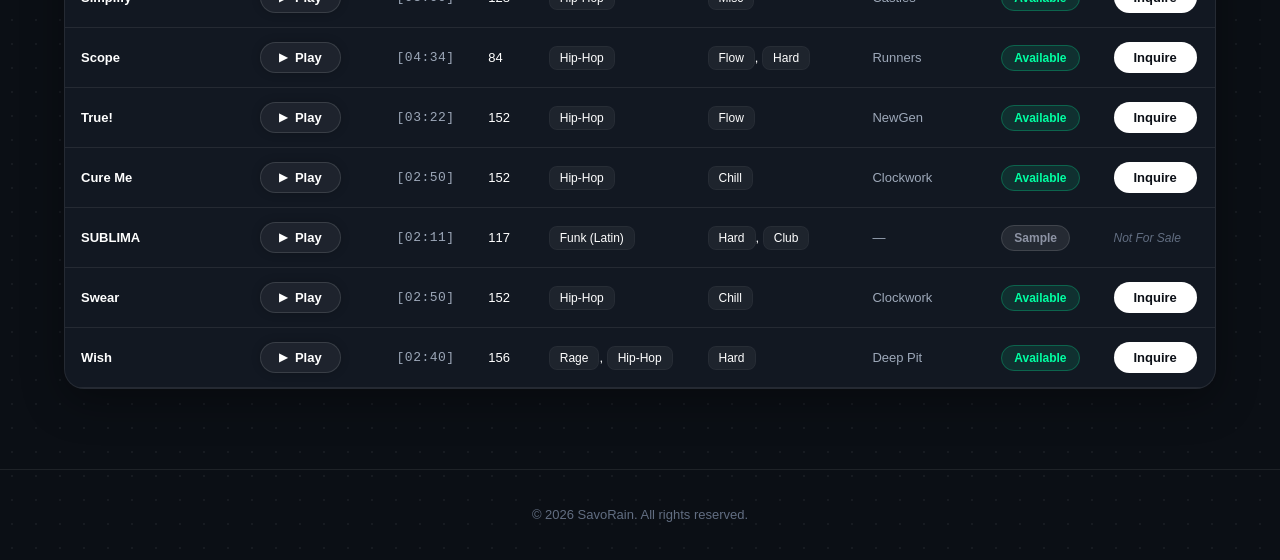
==== commit 408efdb3: "Update music.html" ====
--- a/music.html
+++ b/music.html
@@ -4,7 +4,7 @@
     <meta charset="UTF-8">
     <meta name="viewport" content="width=device-width, initial-scale=1.0, viewport-fit=cover">
     <title>SavoRain | Music Vault & Beat Catalog</title>
-    <link rel="stylesheet" href="style.css">
+    <link rel="stylesheet" href="style.css?v=2">
     <script src="header.js"></script>
 </head>
 <body oncontextmenu="return false;">
@@ -16,8 +16,8 @@
         
         <!-- HERO / ACTION BUTTONS -->
         <section class="hero-section">
-            <button id="openGuideBtn" class="glow-button">Leasing / Purchase Guide</button>
-            <button id="openCustomBtn" class="glow-button">Custom Instrumentals</button>
+            <button id="openGuideBtn" class="glow-button">Catalog Licensing Guide</button>
+            <button id="openCustomBtn" class="glow-button">Custom Production & Sync</button>
         </section>
 
         <!-- GENRE SHORT SAMPLES SECTION -->
@@ -387,13 +387,13 @@
         <p>&copy; 2026 SavoRain. All rights reserved.</p>
     </footer>
 
-    <!-- MODAL: LEASING & PURCHASE GUIDE -->
+    <!-- MODAL 1: CATALOG LEASING & COMMERCIAL RIGHTS GUIDE -->
     <div id="guideModal" class="modal-overlay">
         <div class="modal-card">
             <div class="modal-header">
                 <div>
-                    <h2>SavoRain Customer License Agreement</h2>
-                    <p class="modal-subtitle">Instrumental Pricing Reference -</p>
+                    <h2>SavoRain Licensing & Rights Guide</h2>
+                    <p class="modal-subtitle">Artist Streaming & Commercial Sync Tiers</p>
                 </div>
                 <button class="modal-close-btn" onclick="closeGuideModal()">&times;</button>
             </div>
@@ -402,42 +402,36 @@
                 <table class="reference-table">
                     <thead>
                         <tr>
-                            <th>Tier</th>
-                            <th>Price</th>
+                            <th>License Tier</th>
+                            <th>Pricing</th>
                             <th>Deliverables</th>
-                            <th>Streams/Limits</th>
+                            <th>Artist Streams & Commercial Terms</th>
                         </tr>
                     </thead>
                     <tbody>
                         <tr>
                             <td><strong>Basic Lease</strong></td>
-                            <td>$30–$100</td>
-                            <td>High Quality Audio File (wav)</td>
-                            <td>Up to 50,000 streams</td>
+                            <td>$35–$60</td>
+                            <td>Master WAV (24-bit)</td>
+                            <td>Up to 50,000 music streams <strong>OR</strong> 1 monetized video/podcast episode (non-exclusive).</td>
                         </tr>
                         <tr>
                             <td><strong>Advanced Lease</strong></td>
                             <td>$150–$250</td>
-                            <td>High Quality Audio File (wav)</td>
-                            <td>Up to 250,000 streams</td>
-                        </tr>
-                        <tr>
-                            <td><strong>Trackout/Stems</strong></td>
-                            <td>(Additional $50)</td>
-                            <td>Stem Tracks</td>
-                            <td>Up to 500,000 streams</td>
+                            <td>Master WAV (24-bit)</td>
+                            <td>Up to 250,000 music streams <strong>OR</strong> commercial social media ads, 1 indie game, or short film release.</td>
+                        </tr>
+                        <tr>
+                            <td><strong>Trackout / Stems</strong></td>
+                            <td>$250–$350</td>
+                            <td>Master WAV + Trackout Stems</td>
+                            <td>Up to 500,000 streams. Multi-platform commercial campaigns and precise vocal mixing with individual track stems.</td>
                         </tr>
                         <tr>
                             <td><strong>Exclusive Rights</strong></td>
-                            <td>$300–$1,000+</td>
-                            <td>All Files + Ownership</td>
-                            <td>Full Master Ownership</td>
-                        </tr>
-                        <tr>
-                            <td><strong>Special</strong></td>
-                            <td>Negotiation</td>
-                            <td>All Files + Ownership</td>
-                            <td>Full Master Ownership</td>
+                            <td>$500–$1,000+</td>
+                            <td>Full Package + Stems + Contract</td>
+                            <td><strong>Full Master Ownership & Buyout.</strong> Unlimited streams, worldwide commercial broadcast/sync. Beat permanently removed from catalog.</td>
                         </tr>
                     </tbody>
                 </table>
@@ -445,13 +439,13 @@
         </div>
     </div>
 
-    <!-- MODAL: CUSTOM INSTRUMENTALS -->
+    <!-- MODAL 2: BESPOKE PRODUCTION & COMMERCIAL AUDIO SERVICES -->
     <div id="customModal" class="modal-overlay">
         <div class="modal-card">
             <div class="modal-header">
                 <div>
-                    <h2>Custom Instrumentals</h2>
-                    <p class="modal-subtitle">Instrumental Pricing Reference -</p>
+                    <h2>Custom Audio & Production Services</h2>
+                    <p class="modal-subtitle">Tailored Scoring, Game Audio, & Bespoke Compositions</p>
                 </div>
                 <button class="modal-close-btn" onclick="closeCustomModal()">&times;</button>
             </div>
@@ -460,26 +454,31 @@
                 <table class="reference-table">
                     <thead>
                         <tr>
-                            <th>Option</th>
-                            <th>Pricing / Rate</th>
-                            <th>Details & Deliverables</th>
+                            <th>Service Package</th>
+                            <th>Pricing / Rates</th>
+                            <th>Deliverables & Project Scope</th>
                         </tr>
                     </thead>
                     <tbody>
                         <tr>
-                            <td><strong>Hourly Pricing</strong></td>
-                            <td>$40/hr</td>
-                            <td>Live session (Pay based on exact minutes)</td>
-                        </tr>
-                        <tr>
-                            <td><strong>Track Pricing</strong></td>
-                            <td>$10/track</td>
-                            <td>Free file delivery and full ownership</td>
-                        </tr>
-                        <tr>
-                            <td><strong>Negotiation</strong></td>
-                            <td>Custom Fee</td>
-                            <td>Regular pricing with custom fee</td>
+                            <td><strong>Commercial & Video Sync Scoring</strong></td>
+                            <td>$75–$150 / spot</td>
+                            <td>15s, 30s, or 60s custom audio beds composed and synchronized to visual cuts. Mastered to standard commercial loudness specs (-14 LUFS). Includes 2 revision passes.</td>
+                        </tr>
+                        <tr>
+                            <td><strong>Game & App Audio Suite</strong></td>
+                            <td>$100–$200 / pack</td>
+                            <td>Sample-accurate seamless loopable music (title/gameplay themes) plus 5–10 matched UI and feedback sound effects (WAV/OGG engine-ready).</td>
+                        </tr>
+                        <tr>
+                            <td><strong>Custom Artist Instrumental</strong></td>
+                            <td>$150–$250 / track</td>
+                            <td>Original composition built from scratch to your vocal range, tempo, and sonic vision. Includes Master WAV, trackout stems, and exclusive artist distribution rights.</td>
+                        </tr>
+                        <tr>
+                            <td><strong>Live Collaborative Studio Session</strong></td>
+                            <td>$40 / hour</td>
+                            <td>1-on-1 virtual production or sound design session via Discord or Zoom. Real-time arrangement and sound tailoring billed to the exact minute.</td>
                         </tr>
                     </tbody>
                 </table>
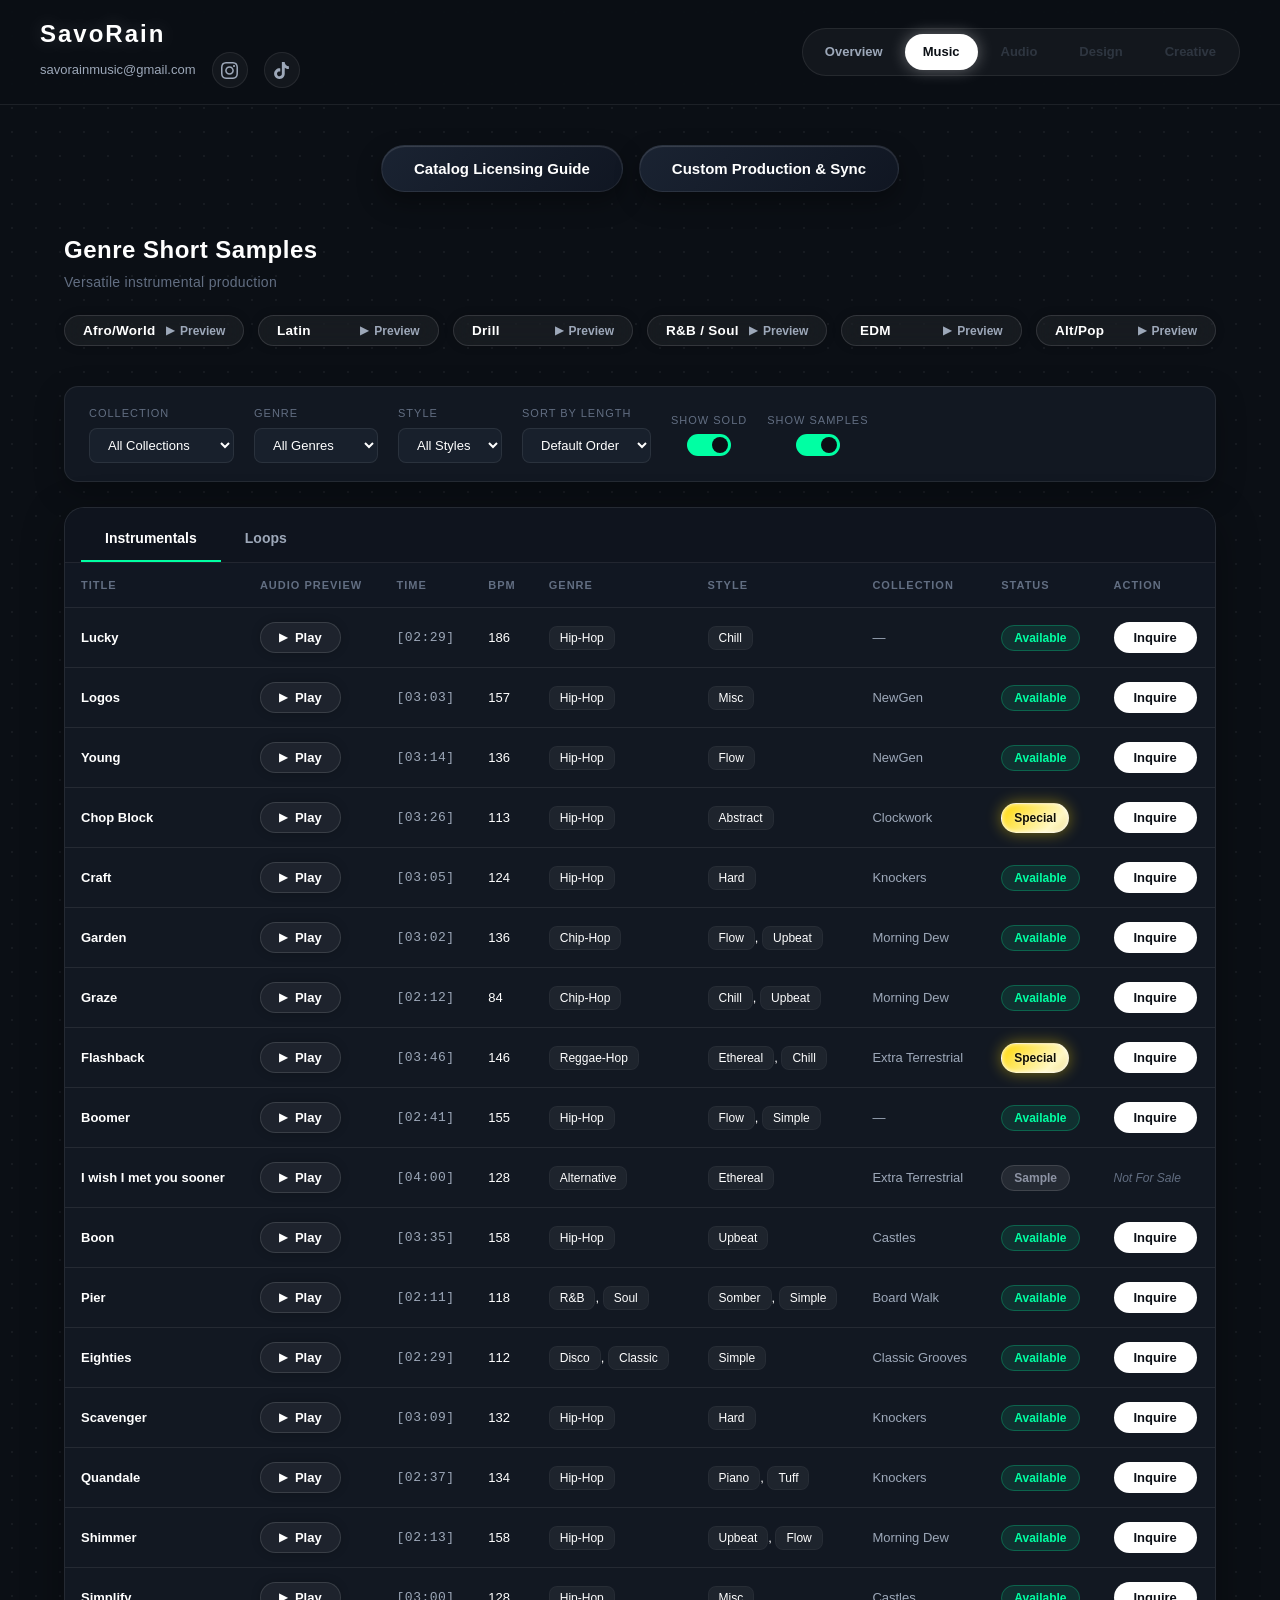
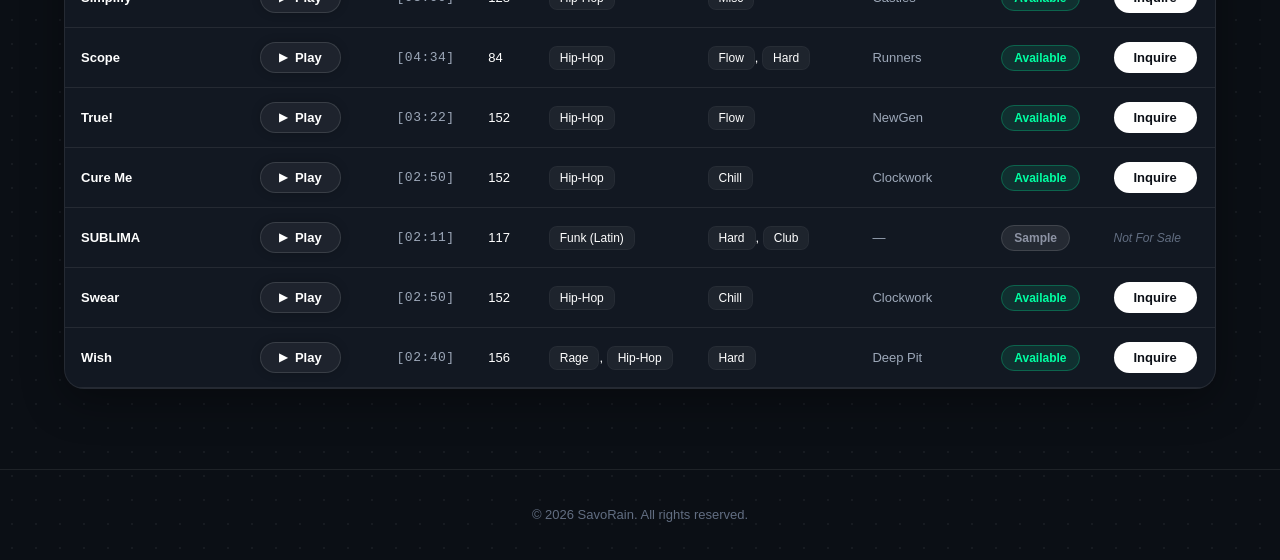
==== commit 0a0b9542: "Update music.html" ====
--- a/music.html
+++ b/music.html
@@ -3,7 +3,7 @@
 <head>
     <meta charset="UTF-8">
     <meta name="viewport" content="width=device-width, initial-scale=1.0, viewport-fit=cover">
-    <title>SavoRain | Music Vault & Beat Catalog</title>
+    <title>SavoRain | Music Vault & Catalog</title>
     <link rel="stylesheet" href="style.css?v=2">
     <script src="header.js"></script>
 </head>
@@ -114,7 +114,7 @@
 
                 <!-- Toggle Sold Beats -->
                 <div class="filter-group toggle-group">
-                    <label>Show Sold Beats</label>
+                    <label>Show Sold</label>
                     <label class="switch">
                         <input type="checkbox" id="soldToggle" checked onchange="applyFilters()">
                         <span class="slider"></span>
@@ -393,7 +393,7 @@
             <div class="modal-header">
                 <div>
                     <h2>SavoRain Licensing & Rights Guide</h2>
-                    <p class="modal-subtitle">Artist Streaming & Commercial Sync Tiers</p>
+                    <p class="modal-subtitle">Artist Streaming & Commercial Sync Tiers (Prices are flexible)</p>
                 </div>
                 <button class="modal-close-btn" onclick="closeGuideModal()">&times;</button>
             </div>
@@ -411,7 +411,7 @@
                     <tbody>
                         <tr>
                             <td><strong>Basic Lease</strong></td>
-                            <td>$35–$60</td>
+                            <td>$30–$60</td>
                             <td>Master WAV (24-bit)</td>
                             <td>Up to 50,000 music streams <strong>OR</strong> 1 monetized video/podcast episode (non-exclusive).</td>
                         </tr>
@@ -431,7 +431,7 @@
                             <td><strong>Exclusive Rights</strong></td>
                             <td>$500–$1,000+</td>
                             <td>Full Package + Stems + Contract</td>
-                            <td><strong>Full Master Ownership & Buyout.</strong> Unlimited streams, worldwide commercial broadcast/sync. Beat permanently removed from catalog.</td>
+                            <td><strong>Full Master Ownership & Buyout.</strong> Unlimited streams, worldwide commercial broadcast/sync.</td>
                         </tr>
                     </tbody>
                 </table>
@@ -445,7 +445,7 @@
             <div class="modal-header">
                 <div>
                     <h2>Custom Audio & Production Services</h2>
-                    <p class="modal-subtitle">Tailored Scoring, Game Audio, & Bespoke Compositions</p>
+                    <p class="modal-subtitle">Tailored Scoring, Game Audio, & Bespoke Compositions (Prices are flexible)</p>
                 </div>
                 <button class="modal-close-btn" onclick="closeCustomModal()">&times;</button>
             </div>
@@ -463,12 +463,12 @@
                         <tr>
                             <td><strong>Commercial & Video Sync Scoring</strong></td>
                             <td>$75–$150 / spot</td>
-                            <td>15s, 30s, or 60s custom audio beds composed and synchronized to visual cuts. Mastered to standard commercial loudness specs (-14 LUFS). Includes 2 revision passes.</td>
+                            <td>15s, 30s, or 60s custom audio beds composed and synchronized to visual cuts. Mastered to commercial standards. Includes 2 revision passes.</td>
                         </tr>
                         <tr>
                             <td><strong>Game & App Audio Suite</strong></td>
                             <td>$100–$200 / pack</td>
-                            <td>Sample-accurate seamless loopable music (title/gameplay themes) plus 5–10 matched UI and feedback sound effects (WAV/OGG engine-ready).</td>
+                            <td>Sample-accurate seamless loopable music (title/gameplay themes) plus/or 5–10 matched UI and feedback sound effects (WAV).</td>
                         </tr>
                         <tr>
                             <td><strong>Custom Artist Instrumental</strong></td>
@@ -476,7 +476,7 @@
                             <td>Original composition built from scratch to your vocal range, tempo, and sonic vision. Includes Master WAV, trackout stems, and exclusive artist distribution rights.</td>
                         </tr>
                         <tr>
-                            <td><strong>Live Collaborative Studio Session</strong></td>
+                            <td><strong>Live (Remote) Collaborative Session</strong></td>
                             <td>$40 / hour</td>
                             <td>1-on-1 virtual production or sound design session via Discord or Zoom. Real-time arrangement and sound tailoring billed to the exact minute.</td>
                         </tr>
